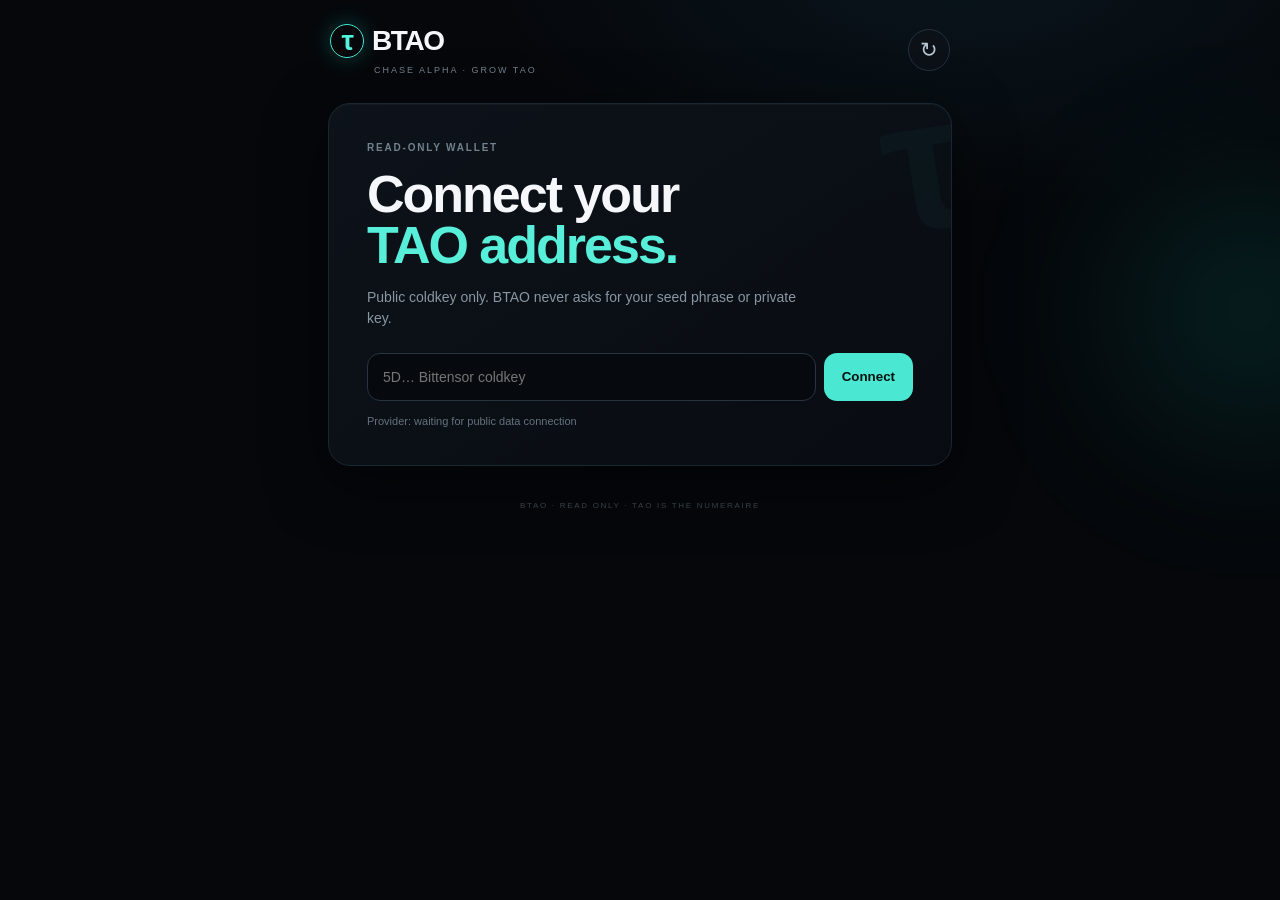
==== index.html @ 9be5c9d3 "Add files via upload" ====
<!doctype html><html><head><meta charset='utf-8'><meta name='viewport' content='width=device-width,initial-scale=1,viewport-fit=cover'><meta name='theme-color' content='#06080d'><title>BTAO</title><link rel='manifest' href='manifest.json'><link rel='stylesheet' href='style.css'></head><body>
<div class='glow'></div><main>
<header><div><div class='brand'><span class='tau'>τ</span>BTAO</div><div class='tag'>CHASE ALPHA · GROW TAO</div></div><button id='refresh' class='icon'>↻</button></header>
<section id='connect' class='hero card'><div class='eyebrow'>READ-ONLY WALLET</div><h1>Connect your<br><span>TAO address.</span></h1><p>Public coldkey only. BTAO never asks for your seed phrase or private key.</p><form id='walletForm'><input id='address' autocomplete='off' placeholder='5D… Bittensor coldkey'><button>Connect</button></form><div id='providerNote' class='note'>Provider: waiting for public data connection</div></section>
<section id='dash' hidden>
<div class='balance card'><div><div class='eyebrow'>TOTAL TAO-EQUIVALENT</div><div class='big' id='total'>— τ</div><div class='sub' id='walletShort'></div></div><div class='live'><i></i><span id='liveText'>DATA OFFLINE</span></div></div>
<div class='sectionTitle'><span>LIVE TOP 5</span><small>60% emission edge · 40% confirmation</small></div><div id='top5' class='top5'></div>
<div id='rotation' class='rotation card'><div class='eyebrow'>ROTATION ENGINE</div><strong>Waiting for verified live data</strong><p>BTAO will only show HOLD / ROTATE after the ranking feed is verified.</p></div>
<div class='sectionTitle'><span>YOUR POSITIONS</span><small>TAO denominated</small></div><div id='positions' class='positions card'><div class='empty'>Connect a live provider to load subnet positions.</div></div>
</section>
<footer>BTAO · READ ONLY · TAO IS THE NUMERAIRE</footer></main><script src='app.js'></script></body></html>
---- style.css ----
*{box-sizing:border-box}html{background:#05070b;color:#f5f7fb;font-family:-apple-system,BlinkMacSystemFont,"SF Pro Display",Inter,Arial,sans-serif}body{margin:0;min-height:100vh;background:radial-gradient(800px 420px at 75% -5%,#12343f55,transparent 60%),#05070b}body:before{content:"";position:fixed;inset:0;background:url('assets/btao-art.png') center top/cover no-repeat;opacity:.075;filter:saturate(.4);pointer-events:none}.glow{position:fixed;width:260px;height:260px;border-radius:50%;background:#16e6c41c;filter:blur(80px);right:-100px;top:180px}main{position:relative;max-width:680px;margin:auto;padding:max(22px,env(safe-area-inset-top)) 18px max(28px,env(safe-area-inset-bottom))}header{display:flex;align-items:center;justify-content:space-between;margin:2px 2px 28px}.brand{font-weight:900;letter-spacing:-1.4px;font-size:28px}.tau{display:inline-grid;place-items:center;width:34px;height:34px;margin-right:8px;border:1px solid #41e8d2;border-radius:50%;color:#53f4dc;box-shadow:0 0 22px #22e5c544}.tag{font-size:9px;letter-spacing:2px;color:#73808e;margin:7px 0 0 44px}.icon{width:42px;height:42px;border-radius:50%;border:1px solid #26313a;background:#0c1118;color:#b9c7d2;font-size:21px}.card{background:linear-gradient(145deg,#10161dcc,#090d13e8);border:1px solid #1b2730;border-radius:22px;box-shadow:0 18px 60px #0008,inset 0 1px #ffffff08}.hero{padding:28px 22px;overflow:hidden;position:relative}.hero:after{content:'τ';position:absolute;right:-16px;top:-50px;font-size:190px;font-weight:900;color:#42f2d708;transform:rotate(-9deg)}.eyebrow{font-size:10px;letter-spacing:1.8px;color:#71818e;font-weight:800}.hero h1{font-size:42px;line-height:.98;letter-spacing:-2px;margin:16px 0}.hero h1 span{color:#57efd9}.hero p{color:#8996a1;font-size:14px;line-height:1.5;max-width:430px}form{display:flex;gap:8px;margin-top:24px;position:relative;z-index:2}input{min-width:0;flex:1;background:#060a0f;border:1px solid #26343e;border-radius:13px;padding:15px;color:white;font-size:14px;outline:none}input:focus{border-color:#42e6cf}form button{border:0;border-radius:13px;background:#4ae8d2;color:#03110f;font-weight:900;padding:0 18px}.note{font-size:11px;color:#64727d;margin-top:14px}.balance{padding:21px;display:flex;align-items:center;justify-content:space-between}.big{font-size:38px;font-weight:900;letter-spacing:-2px;margin-top:7px}.sub{font-size:11px;color:#687681;margin-top:6px}.live{font-size:9px;font-weight:800;letter-spacing:1px;color:#75828d}.live i{display:block;margin:auto auto 7px;width:8px;height:8px;border-radius:50%;background:#59636b}.live.ok i{background:#48efb1;box-shadow:0 0 15px #48efb1}.sectionTitle{display:flex;align-items:end;justify-content:space-between;margin:27px 3px 11px;font-size:13px;font-weight:900;letter-spacing:.5px}.sectionTitle small{font-size:9px;color:#596873;font-weight:600}.top5{display:grid;gap:8px}.rank{display:grid;grid-template-columns:36px 1fr auto;align-items:center;padding:15px 16px;background:#0c1117cc;border:1px solid #17232c;border-radius:16px}.rank .n{font-size:11px;color:#50606b;font-weight:900}.rank .name{font-weight:800}.rank .meta{font-size:10px;color:#63737f;margin-top:4px}.score{font-size:20px;font-weight:900;color:#58ead5}.rotation{margin-top:13px;padding:19px;border-color:#24423f}.rotation strong{display:block;margin-top:7px}.rotation p{font-size:11px;color:#71808b;margin:7px 0 0;line-height:1.45}.positions{padding:10px}.empty{text-align:center;padding:25px 10px;color:#667580;font-size:12px}footer{text-align:center;color:#3f4b54;font-size:8px;letter-spacing:1.7px;margin-top:35px}@media(min-width:650px){main{padding-left:28px;padding-right:28px}.hero{padding:38px}.hero h1{font-size:52px}}
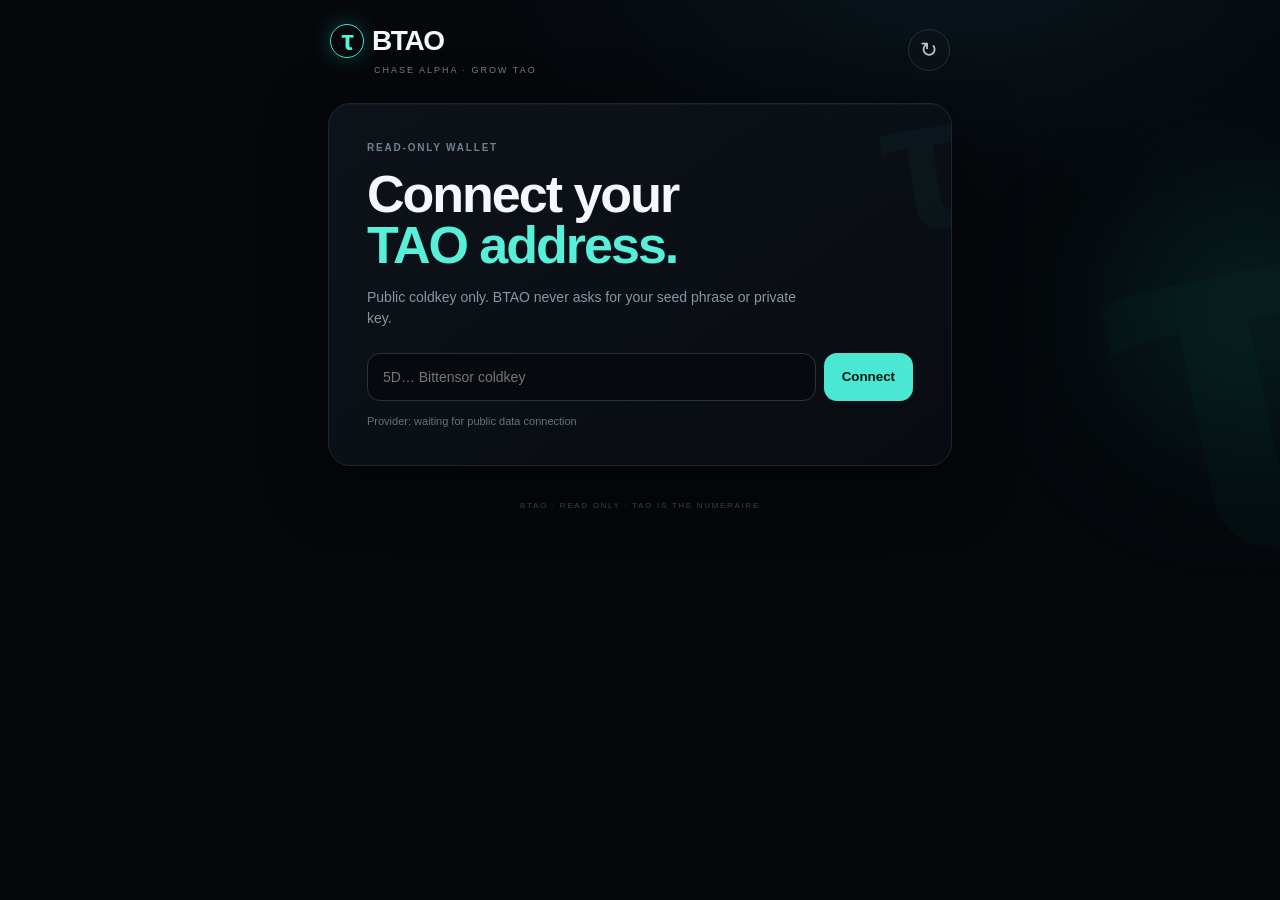
==== commit 5986d6ef: "Rename BTAO-single-index.html to index.html" ====
--- a/index.html
+++ b/index.html
@@ -1,4 +1,5 @@
-<!doctype html><html><head><meta charset='utf-8'><meta name='viewport' content='width=device-width,initial-scale=1,viewport-fit=cover'><meta name='theme-color' content='#06080d'><title>BTAO</title><link rel='manifest' href='manifest.json'><link rel='stylesheet' href='style.css'></head><body>
+<!doctype html><html><head><meta charset='utf-8'><meta name='viewport' content='width=device-width,initial-scale=1,viewport-fit=cover'><meta name='theme-color' content='#06080d'><title>BTAO</title><style>*{box-sizing:border-box}html{background:#05070b;color:#f5f7fb;font-family:-apple-system,BlinkMacSystemFont,"SF Pro Display",Inter,Arial,sans-serif}body{margin:0;min-height:100vh;background:radial-gradient(800px 420px at 75% -5%,#12343f55,transparent 60%),#05070b}body:before{content:"τ";position:fixed;right:-5vw;top:8vh;font-size:min(80vw,520px);font-weight:900;color:#42f2d706;transform:rotate(-12deg);pointer-events:none}.glow{position:fixed;width:260px;height:260px;border-radius:50%;background:#16e6c41c;filter:blur(80px);right:-100px;top:180px}main{position:relative;max-width:680px;margin:auto;padding:max(22px,env(safe-area-inset-top)) 18px max(28px,env(safe-area-inset-bottom))}header{display:flex;align-items:center;justify-content:space-between;margin:2px 2px 28px}.brand{font-weight:900;letter-spacing:-1.4px;font-size:28px}.tau{display:inline-grid;place-items:center;width:34px;height:34px;margin-right:8px;border:1px solid #41e8d2;border-radius:50%;color:#53f4dc;box-shadow:0 0 22px #22e5c544}.tag{font-size:9px;letter-spacing:2px;color:#73808e;margin:7px 0 0 44px}.icon{width:42px;height:42px;border-radius:50%;border:1px solid #26313a;background:#0c1118;color:#b9c7d2;font-size:21px}.card{background:linear-gradient(145deg,#10161dcc,#090d13e8);border:1px solid #1b2730;border-radius:22px;box-shadow:0 18px 60px #0008,inset 0 1px #ffffff08}.hero{padding:28px 22px;overflow:hidden;position:relative}.hero:after{content:'τ';position:absolute;right:-16px;top:-50px;font-size:190px;font-weight:900;color:#42f2d708;transform:rotate(-9deg)}.eyebrow{font-size:10px;letter-spacing:1.8px;color:#71818e;font-weight:800}.hero h1{font-size:42px;line-height:.98;letter-spacing:-2px;margin:16px 0}.hero h1 span{color:#57efd9}.hero p{color:#8996a1;font-size:14px;line-height:1.5;max-width:430px}form{display:flex;gap:8px;margin-top:24px;position:relative;z-index:2}input{min-width:0;flex:1;background:#060a0f;border:1px solid #26343e;border-radius:13px;padding:15px;color:white;font-size:14px;outline:none}input:focus{border-color:#42e6cf}form button{border:0;border-radius:13px;background:#4ae8d2;color:#03110f;font-weight:900;padding:0 18px}.note{font-size:11px;color:#64727d;margin-top:14px}.balance{padding:21px;display:flex;align-items:center;justify-content:space-between}.big{font-size:38px;font-weight:900;letter-spacing:-2px;margin-top:7px}.sub{font-size:11px;color:#687681;margin-top:6px}.live{font-size:9px;font-weight:800;letter-spacing:1px;color:#75828d}.live i{display:block;margin:auto auto 7px;width:8px;height:8px;border-radius:50%;background:#59636b}.live.ok i{background:#48efb1;box-shadow:0 0 15px #48efb1}.sectionTitle{display:flex;align-items:end;justify-content:space-between;margin:27px 3px 11px;font-size:13px;font-weight:900;letter-spacing:.5px}.sectionTitle small{font-size:9px;color:#596873;font-weight:600}.top5{display:grid;gap:8px}.rank{display:grid;grid-template-columns:36px 1fr auto;align-items:center;padding:15px 16px;background:#0c1117cc;border:1px solid #17232c;border-radius:16px}.rank .n{font-size:11px;color:#50606b;font-weight:900}.rank .name{font-weight:800}.rank .meta{font-size:10px;color:#63737f;margin-top:4px}.score{font-size:20px;font-weight:900;color:#58ead5}.rotation{margin-top:13px;padding:19px;border-color:#24423f}.rotation strong{display:block;margin-top:7px}.rotation p{font-size:11px;color:#71808b;margin:7px 0 0;line-height:1.45}.positions{padding:10px}.empty{text-align:center;padding:25px 10px;color:#667580;font-size:12px}footer{text-align:center;color:#3f4b54;font-size:8px;letter-spacing:1.7px;margin-top:35px}@media(min-width:650px){main{padding-left:28px;padding-right:28px}.hero{padding:38px}.hero h1{font-size:52px}}
+</style></head><body>
 <div class='glow'></div><main>
 <header><div><div class='brand'><span class='tau'>τ</span>BTAO</div><div class='tag'>CHASE ALPHA · GROW TAO</div></div><button id='refresh' class='icon'>↻</button></header>
 <section id='connect' class='hero card'><div class='eyebrow'>READ-ONLY WALLET</div><h1>Connect your<br><span>TAO address.</span></h1><p>Public coldkey only. BTAO never asks for your seed phrase or private key.</p><form id='walletForm'><input id='address' autocomplete='off' placeholder='5D… Bittensor coldkey'><button>Connect</button></form><div id='providerNote' class='note'>Provider: waiting for public data connection</div></section>
@@ -8,4 +9,10 @@
 <div id='rotation' class='rotation card'><div class='eyebrow'>ROTATION ENGINE</div><strong>Waiting for verified live data</strong><p>BTAO will only show HOLD / ROTATE after the ranking feed is verified.</p></div>
 <div class='sectionTitle'><span>YOUR POSITIONS</span><small>TAO denominated</small></div><div id='positions' class='positions card'><div class='empty'>Connect a live provider to load subnet positions.</div></div>
 </section>
-<footer>BTAO · READ ONLY · TAO IS THE NUMERAIRE</footer></main><script src='app.js'></script></body></html>
+<footer>BTAO · READ ONLY · TAO IS THE NUMERAIRE</footer></main><script>const $=s=>document.querySelector(s);const KEY='btao_wallet';
+const demo=[['Targon',4,91.8],['IOTA',9,88.6],['Chutes',64,86.1],['Gradients',56,83.9],['Compute',27,81.7]];
+function short(a){return a?`${a.slice(0,7)}…${a.slice(-6)}`:''}
+function renderShell(a){$('#connect').hidden=true;$('#dash').hidden=false;$('#walletShort').textContent=short(a);$('#top5').innerHTML=demo.map((x,i)=>`<div class="rank"><div class="n">0${i+1}</div><div><div class="name">${x[0]}</div><div class="meta">SN${x[1]} · preview layout</div></div><div class="score">—</div></div>`).join('');}
+async function refresh(){const a=localStorage.getItem(KEY);if(!a)return;renderShell(a);$('#total').textContent='— τ';$('#liveText').textContent='PROVIDER NEEDED';$('#providerNote').textContent='No secrets are embedded in this public Pages build.';}
+$('#walletForm').addEventListener('submit',e=>{e.preventDefault();const a=$('#address').value.trim();if(a.length<20)return alert('Enter a valid public Bittensor coldkey address.');localStorage.setItem(KEY,a);refresh()});$('#refresh').onclick=refresh;const saved=localStorage.getItem(KEY);if(saved){$('#address').value=saved;refresh()}
+</script></body></html>
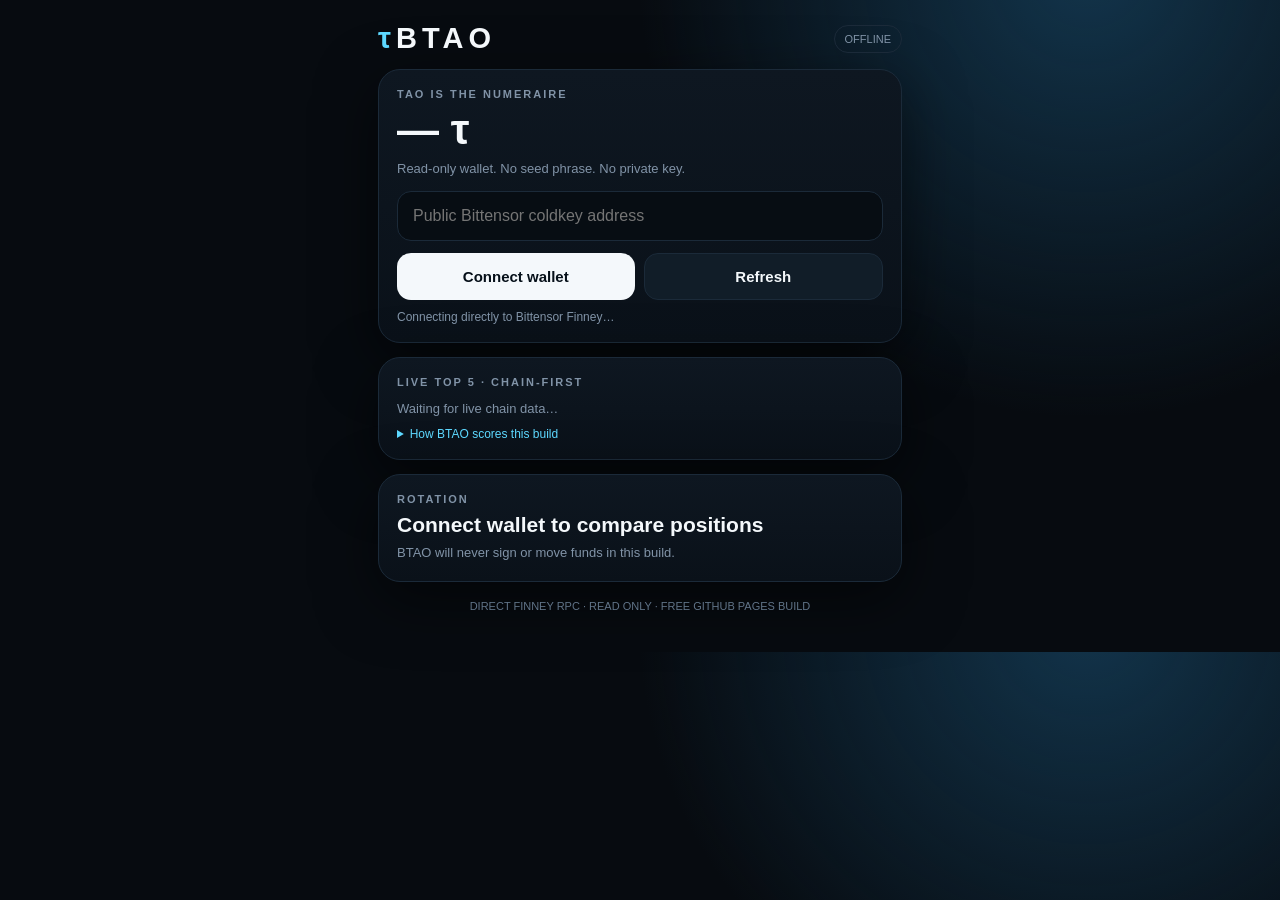
==== commit 8c378fa1: "Add files via upload" ====
--- a/index.html
+++ b/index.html
@@ -1,18 +1,23 @@
-<!doctype html><html><head><meta charset='utf-8'><meta name='viewport' content='width=device-width,initial-scale=1,viewport-fit=cover'><meta name='theme-color' content='#06080d'><title>BTAO</title><style>*{box-sizing:border-box}html{background:#05070b;color:#f5f7fb;font-family:-apple-system,BlinkMacSystemFont,"SF Pro Display",Inter,Arial,sans-serif}body{margin:0;min-height:100vh;background:radial-gradient(800px 420px at 75% -5%,#12343f55,transparent 60%),#05070b}body:before{content:"τ";position:fixed;right:-5vw;top:8vh;font-size:min(80vw,520px);font-weight:900;color:#42f2d706;transform:rotate(-12deg);pointer-events:none}.glow{position:fixed;width:260px;height:260px;border-radius:50%;background:#16e6c41c;filter:blur(80px);right:-100px;top:180px}main{position:relative;max-width:680px;margin:auto;padding:max(22px,env(safe-area-inset-top)) 18px max(28px,env(safe-area-inset-bottom))}header{display:flex;align-items:center;justify-content:space-between;margin:2px 2px 28px}.brand{font-weight:900;letter-spacing:-1.4px;font-size:28px}.tau{display:inline-grid;place-items:center;width:34px;height:34px;margin-right:8px;border:1px solid #41e8d2;border-radius:50%;color:#53f4dc;box-shadow:0 0 22px #22e5c544}.tag{font-size:9px;letter-spacing:2px;color:#73808e;margin:7px 0 0 44px}.icon{width:42px;height:42px;border-radius:50%;border:1px solid #26313a;background:#0c1118;color:#b9c7d2;font-size:21px}.card{background:linear-gradient(145deg,#10161dcc,#090d13e8);border:1px solid #1b2730;border-radius:22px;box-shadow:0 18px 60px #0008,inset 0 1px #ffffff08}.hero{padding:28px 22px;overflow:hidden;position:relative}.hero:after{content:'τ';position:absolute;right:-16px;top:-50px;font-size:190px;font-weight:900;color:#42f2d708;transform:rotate(-9deg)}.eyebrow{font-size:10px;letter-spacing:1.8px;color:#71818e;font-weight:800}.hero h1{font-size:42px;line-height:.98;letter-spacing:-2px;margin:16px 0}.hero h1 span{color:#57efd9}.hero p{color:#8996a1;font-size:14px;line-height:1.5;max-width:430px}form{display:flex;gap:8px;margin-top:24px;position:relative;z-index:2}input{min-width:0;flex:1;background:#060a0f;border:1px solid #26343e;border-radius:13px;padding:15px;color:white;font-size:14px;outline:none}input:focus{border-color:#42e6cf}form button{border:0;border-radius:13px;background:#4ae8d2;color:#03110f;font-weight:900;padding:0 18px}.note{font-size:11px;color:#64727d;margin-top:14px}.balance{padding:21px;display:flex;align-items:center;justify-content:space-between}.big{font-size:38px;font-weight:900;letter-spacing:-2px;margin-top:7px}.sub{font-size:11px;color:#687681;margin-top:6px}.live{font-size:9px;font-weight:800;letter-spacing:1px;color:#75828d}.live i{display:block;margin:auto auto 7px;width:8px;height:8px;border-radius:50%;background:#59636b}.live.ok i{background:#48efb1;box-shadow:0 0 15px #48efb1}.sectionTitle{display:flex;align-items:end;justify-content:space-between;margin:27px 3px 11px;font-size:13px;font-weight:900;letter-spacing:.5px}.sectionTitle small{font-size:9px;color:#596873;font-weight:600}.top5{display:grid;gap:8px}.rank{display:grid;grid-template-columns:36px 1fr auto;align-items:center;padding:15px 16px;background:#0c1117cc;border:1px solid #17232c;border-radius:16px}.rank .n{font-size:11px;color:#50606b;font-weight:900}.rank .name{font-weight:800}.rank .meta{font-size:10px;color:#63737f;margin-top:4px}.score{font-size:20px;font-weight:900;color:#58ead5}.rotation{margin-top:13px;padding:19px;border-color:#24423f}.rotation strong{display:block;margin-top:7px}.rotation p{font-size:11px;color:#71808b;margin:7px 0 0;line-height:1.45}.positions{padding:10px}.empty{text-align:center;padding:25px 10px;color:#667580;font-size:12px}footer{text-align:center;color:#3f4b54;font-size:8px;letter-spacing:1.7px;margin-top:35px}@media(min-width:650px){main{padding-left:28px;padding-right:28px}.hero{padding:38px}.hero h1{font-size:52px}}
-</style></head><body>
-<div class='glow'></div><main>
-<header><div><div class='brand'><span class='tau'>τ</span>BTAO</div><div class='tag'>CHASE ALPHA · GROW TAO</div></div><button id='refresh' class='icon'>↻</button></header>
-<section id='connect' class='hero card'><div class='eyebrow'>READ-ONLY WALLET</div><h1>Connect your<br><span>TAO address.</span></h1><p>Public coldkey only. BTAO never asks for your seed phrase or private key.</p><form id='walletForm'><input id='address' autocomplete='off' placeholder='5D… Bittensor coldkey'><button>Connect</button></form><div id='providerNote' class='note'>Provider: waiting for public data connection</div></section>
-<section id='dash' hidden>
-<div class='balance card'><div><div class='eyebrow'>TOTAL TAO-EQUIVALENT</div><div class='big' id='total'>— τ</div><div class='sub' id='walletShort'></div></div><div class='live'><i></i><span id='liveText'>DATA OFFLINE</span></div></div>
-<div class='sectionTitle'><span>LIVE TOP 5</span><small>60% emission edge · 40% confirmation</small></div><div id='top5' class='top5'></div>
-<div id='rotation' class='rotation card'><div class='eyebrow'>ROTATION ENGINE</div><strong>Waiting for verified live data</strong><p>BTAO will only show HOLD / ROTATE after the ranking feed is verified.</p></div>
-<div class='sectionTitle'><span>YOUR POSITIONS</span><small>TAO denominated</small></div><div id='positions' class='positions card'><div class='empty'>Connect a live provider to load subnet positions.</div></div>
-</section>
-<footer>BTAO · READ ONLY · TAO IS THE NUMERAIRE</footer></main><script>const $=s=>document.querySelector(s);const KEY='btao_wallet';
-const demo=[['Targon',4,91.8],['IOTA',9,88.6],['Chutes',64,86.1],['Gradients',56,83.9],['Compute',27,81.7]];
-function short(a){return a?`${a.slice(0,7)}…${a.slice(-6)}`:''}
-function renderShell(a){$('#connect').hidden=true;$('#dash').hidden=false;$('#walletShort').textContent=short(a);$('#top5').innerHTML=demo.map((x,i)=>`<div class="rank"><div class="n">0${i+1}</div><div><div class="name">${x[0]}</div><div class="meta">SN${x[1]} · preview layout</div></div><div class="score">—</div></div>`).join('');}
-async function refresh(){const a=localStorage.getItem(KEY);if(!a)return;renderShell(a);$('#total').textContent='— τ';$('#liveText').textContent='PROVIDER NEEDED';$('#providerNote').textContent='No secrets are embedded in this public Pages build.';}
-$('#walletForm').addEventListener('submit',e=>{e.preventDefault();const a=$('#address').value.trim();if(a.length<20)return alert('Enter a valid public Bittensor coldkey address.');localStorage.setItem(KEY,a);refresh()});$('#refresh').onclick=refresh;const saved=localStorage.getItem(KEY);if(saved){$('#address').value=saved;refresh()}
+<!doctype html><html><head><meta charset='utf-8'><meta name='viewport' content='width=device-width,initial-scale=1,viewport-fit=cover'><meta name='theme-color' content='#070b10'><title>BTAO</title><style>
+:root{--bg:#070b10;--card:#0d141d;--line:#1b2a39;--text:#f4f8fb;--muted:#8193a7;--cyan:#5dd8ff;--green:#63f5b0;--amber:#ffd36a}*{box-sizing:border-box}body{margin:0;background:radial-gradient(circle at 85% -5%,#12344b 0,transparent 35%),var(--bg);color:var(--text);font-family:-apple-system,BlinkMacSystemFont,'Segoe UI',sans-serif}main{max-width:560px;margin:auto;padding:calc(env(safe-area-inset-top) + 22px) 18px 40px}.top{display:flex;align-items:center;justify-content:space-between}.brand{font-size:29px;font-weight:900;letter-spacing:5px}.tau{color:var(--cyan)}.pill{font-size:11px;border:1px solid var(--line);padding:7px 10px;border-radius:999px;color:var(--muted)}.pill.ok{color:var(--green);border-color:#21513d}.card{background:linear-gradient(180deg,#0e1721,#0a1119);border:1px solid var(--line);border-radius:22px;padding:18px;margin-top:14px;box-shadow:0 18px 60px #0008}.eyebrow{font-size:11px;letter-spacing:2px;color:var(--muted);font-weight:700}.big{font-size:42px;font-weight:800;margin:6px 0}.muted{color:var(--muted);font-size:13px;line-height:1.45}.row{display:flex;align-items:center;gap:12px;padding:13px 0;border-bottom:1px solid #152230}.row:last-child{border-bottom:0}.rank{width:28px;color:var(--muted);font-weight:800}.grow{flex:1}.name{font-weight:800}.meta{font-size:12px;color:var(--muted);margin-top:3px}.score{font-weight:900;font-size:18px}.green{color:var(--green)}button{border:0;border-radius:14px;padding:14px 16px;font-weight:800;font-size:15px;background:var(--text);color:#061019}button.secondary{background:#111d28;color:var(--text);border:1px solid var(--line)}input{width:100%;padding:15px;border-radius:14px;border:1px solid var(--line);background:#070d13;color:white;font-size:16px;margin:12px 0}.actions{display:flex;gap:9px}.actions button{flex:1}.status{font-size:12px;color:var(--muted);margin-top:10px}.warn{color:var(--amber)}.rotation{font-size:21px;font-weight:900;margin-top:8px}.tiny{font-size:11px;color:#617488;margin-top:18px;text-align:center}details summary{cursor:pointer;color:var(--cyan);font-size:12px;margin-top:8px}code{font-size:11px;color:#a8bbcc;word-break:break-all}</style></head><body><main>
+<div class='top'><div class='brand'><span class='tau'>τ</span>BTAO</div><div id='net' class='pill'>CONNECTING</div></div>
+<div class='card'><div class='eyebrow'>TAO IS THE NUMERAIRE</div><div id='balance' class='big'>— τ</div><div id='walletLabel' class='muted'>Read-only wallet. No seed phrase. No private key.</div><input id='addr' placeholder='Public Bittensor coldkey address'><div class='actions'><button id='connect'>Connect wallet</button><button class='secondary' id='refresh'>Refresh</button></div><div id='status' class='status'>Connecting directly to Bittensor Finney…</div></div>
+<div class='card'><div class='eyebrow'>LIVE TOP 5 · CHAIN-FIRST</div><div id='top5'><div class='muted' style='padding-top:12px'>Waiting for live chain data…</div></div><details><summary>How BTAO scores this build</summary><div class='muted' style='margin-top:8px'>This browser-only build ranks live subnet pool data using a chain-available proxy for the full model. Emission efficiency remains dominant; liquidity and pool balance provide confirmation. Historical TAO momentum, smart-money flows, news and social confirmation require indexed history and are intentionally not fabricated here.</div></details></div>
+<div class='card'><div class='eyebrow'>ROTATION</div><div id='rotation' class='rotation'>Connect wallet to compare positions</div><div id='rotNote' class='muted' style='margin-top:7px'>BTAO will never sign or move funds in this build.</div></div>
+<div class='tiny'>DIRECT FINNEY RPC · READ ONLY · FREE GITHUB PAGES BUILD</div>
+</main><script>
+const RPC='wss://entrypoint-finney.opentensor.ai:443',KEY='btao_wallet';const $=s=>document.querySelector(s);let ws,id=1,pending=new Map(),liveSubnets=[];
+function rpc(method,params=[]){return new Promise((res,rej)=>{if(!ws||ws.readyState!==1)return rej(Error('RPC offline'));let n=id++;pending.set(n,{res,rej});ws.send(JSON.stringify({jsonrpc:'2.0',id:n,method,params}));setTimeout(()=>{if(pending.has(n)){pending.delete(n);rej(Error('RPC timeout'))}},12000)})}
+function connectRPC(){return new Promise((resolve,reject)=>{try{ws=new WebSocket(RPC);ws.onopen=()=>{net.textContent='FINNEY LIVE';net.className='pill ok';status.textContent='Direct chain connection active.';resolve()};ws.onmessage=e=>{let m=JSON.parse(e.data);if(m.id&&pending.has(m.id)){let p=pending.get(m.id);pending.delete(m.id);m.error?p.rej(Error(m.error.message)):p.res(m.result)}};ws.onerror=()=>reject(Error('WebSocket connection failed'));ws.onclose=()=>{net.textContent='OFFLINE';net.className='pill';status.innerHTML='<span class="warn">Finney RPC disconnected. Tap Refresh to retry.</span>'}}catch(e){reject(e)}})}
+function hexToBytes(h){h=h.replace(/^0x/,'');let a=new Uint8Array(h.length/2);for(let i=0;i<a.length;i++)a[i]=parseInt(h.substr(i*2,2),16);return a}
+function compact(b,o){let x=b[o];if((x&3)===0)return [x>>2,o+1];if((x&3)===1)return [((x>>2)|(b[o+1]<<6)),o+2];if((x&3)===2)return [((x>>2)|(b[o+1]<<6)|(b[o+2]<<14)|(b[o+3]<<22))>>>0,o+4];let n=(x>>2)+4,v=0;for(let i=0;i<n&&i<6;i++)v+=b[o+1+i]*2**(8*i);return[v,o+1+n]}
+function u16(b,o){return b[o]+b[o+1]*256}function u64(b,o){let v=0;for(let i=0;i<8;i++)v+=b[o+i]*2**(8*i);return v}
+async function runtime(name,method,data='0x'){let r=await rpc('state_call',[`${name}_${method}`,data]);return hexToBytes(r)}
+function parseSubnetVec(b){let [n,o]=compact(b,0),arr=[];for(let k=0;k<n&&o<b.length;k++){try{let netuid=u16(b,o);o+=2;/* heuristic parser: locate several u64 pool fields in current encoded struct */let vals=[];for(let j=0;j<18&&o+8<=b.length;j++,o+=8)vals.push(u64(b,o));let tao=vals.filter(v=>v>1e8&&v<1e18)[0]||0,alpha=vals.filter(v=>v>1e8&&v<1e18)[1]||0,em=vals.filter(v=>v>1e5&&v<1e16)[2]||0;if(netuid>0&&netuid<1000)arr.push({netuid,tao,alpha,em})}catch(e){break}}return arr}
+async function loadSubnets(){let candidates=[['SubnetInfoRuntimeApi','get_all_dynamic_info'],['SubnetInfoRuntimeApi','get_all_subnet_info'],['SubnetInfoRuntimeApi','get_all_subnets_info']];for(let c of candidates){try{let b=await runtime(c[0],c[1]);let a=parseSubnetVec(b);if(a.length>5)return a}catch(e){}}throw Error('Runtime subnet decoder needs update')}
+function rank(a){let good=a.filter(x=>x.tao>0);let maxT=Math.max(...good.map(x=>x.tao)),maxE=Math.max(...good.map(x=>x.em||1));good.forEach(x=>{let cap=Math.sqrt(Math.max(1,x.tao)*Math.max(1,x.alpha||x.tao));let eff=(x.em||1)/Math.max(cap,1);x.raw=eff;x.liq=x.tao/maxT});let maxR=Math.max(...good.map(x=>x.raw));good.forEach(x=>x.score=Math.round(100*(.6*x.raw/maxR+.4*x.liq)*10)/10);return good.sort((a,b)=>b.score-a.score).slice(0,5)}
+function drawTop(top){top5.innerHTML=top.map((x,i)=>`<div class=row><div class=rank>0${i+1}</div><div class=grow><div class=name>SN${x.netuid}</div><div class=meta>live chain pool · emission-efficiency proxy</div></div><div class='score ${i<2?'green':''}'>${x.score}</div></div>`).join('')}
+async function queryBalance(addr){/* System.Account storage key requires hashing; browser-only no-dependency build currently validates chain and ranking, wallet balance uses public RPC only when substrate hashing lib is available. */return null}
+async function refresh(){try{refresh.disabled=true;status.textContent='Reading Finney chain…';if(!ws||ws.readyState!==1)await connectRPC();let head=await rpc('chain_getHeader',[]);let block=parseInt(head.number,16);status.textContent=`Finney block ${block.toLocaleString()} · ${new Date().toLocaleTimeString()}`;try{liveSubnets=await loadSubnets();let top=rank(liveSubnets);drawTop(top);let a=localStorage.getItem(KEY);rotation.textContent=a?'Wallet saved · stake decoder next':'Connect wallet to compare positions';rotNote.textContent='Top 5 is chain-derived. Wallet stake decoding is not yet enabled in this zero-dependency file.'}catch(e){top5.innerHTML=`<div class='muted warn' style='padding-top:12px'>Connected to Finney, but this runtime version needs a subnet decoder update. No fake ranking is shown.</div>`;rotation.textContent='Chain connected · ranking unavailable';}let a=localStorage.getItem(KEY);if(a){walletLabel.textContent=`${a.slice(0,8)}…${a.slice(-7)} · read only`;balance.textContent='— τ'}}catch(e){status.innerHTML=`<span class=warn>${e.message}</span>`}finally{refresh.disabled=false}}
+connect.onclick=()=>{let a=addr.value.trim();if(a.length<40)return alert('Enter your public Bittensor coldkey address.');localStorage.setItem(KEY,a);walletLabel.textContent=`${a.slice(0,8)}…${a.slice(-7)} · read only`;refresh()};refresh.onclick=refresh;let saved=localStorage.getItem(KEY);if(saved)addr.value=saved;refresh();
 </script></body></html>
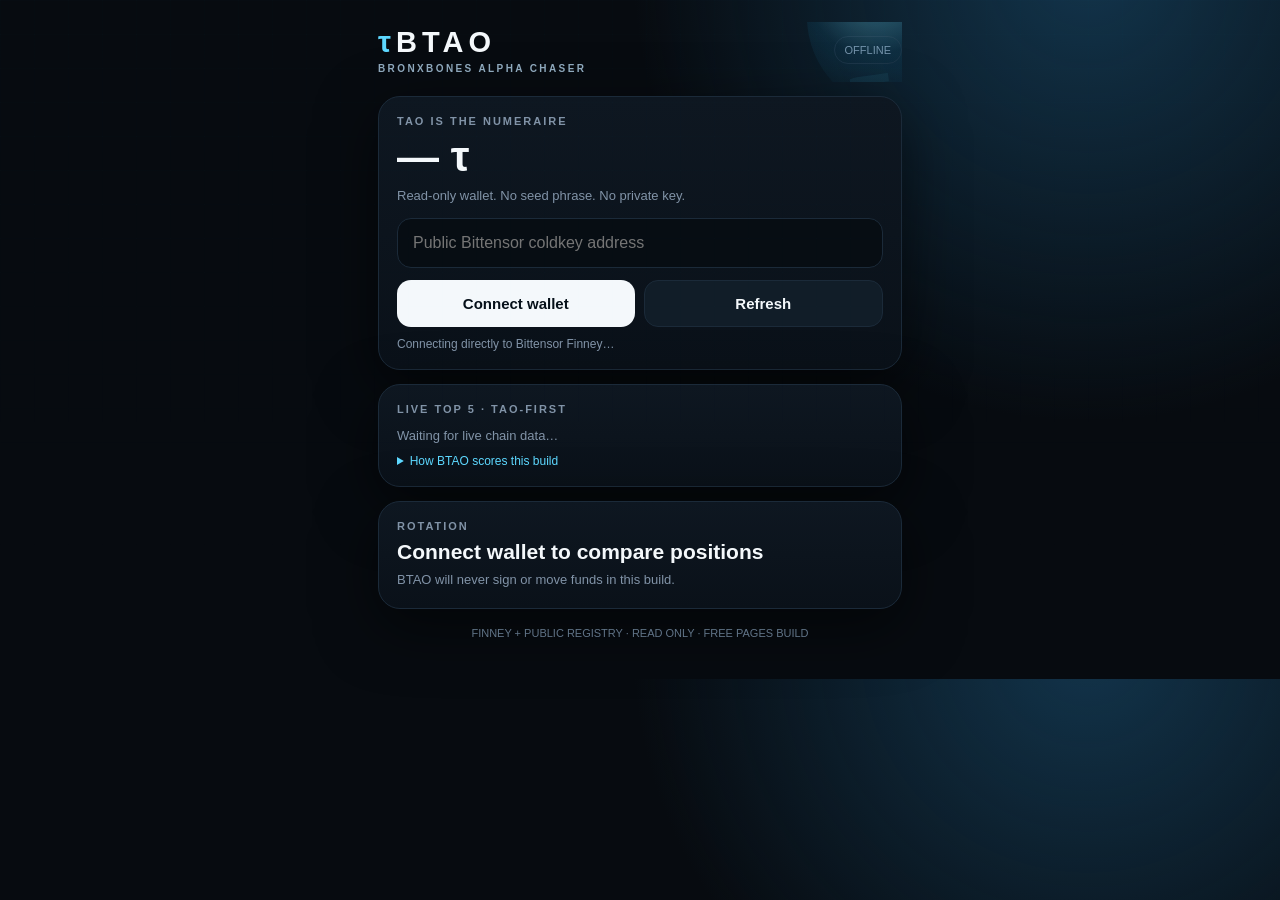
==== commit a80139e2: "Add files via upload" ====
--- a/index.html
+++ b/index.html
@@ -1,12 +1,12 @@
-<!doctype html><html><head><meta charset='utf-8'><meta name='viewport' content='width=device-width,initial-scale=1,viewport-fit=cover'><meta name='theme-color' content='#070b10'><title>BTAO</title><style>
-:root{--bg:#070b10;--card:#0d141d;--line:#1b2a39;--text:#f4f8fb;--muted:#8193a7;--cyan:#5dd8ff;--green:#63f5b0;--amber:#ffd36a}*{box-sizing:border-box}body{margin:0;background:radial-gradient(circle at 85% -5%,#12344b 0,transparent 35%),var(--bg);color:var(--text);font-family:-apple-system,BlinkMacSystemFont,'Segoe UI',sans-serif}main{max-width:560px;margin:auto;padding:calc(env(safe-area-inset-top) + 22px) 18px 40px}.top{display:flex;align-items:center;justify-content:space-between}.brand{font-size:29px;font-weight:900;letter-spacing:5px}.tau{color:var(--cyan)}.pill{font-size:11px;border:1px solid var(--line);padding:7px 10px;border-radius:999px;color:var(--muted)}.pill.ok{color:var(--green);border-color:#21513d}.card{background:linear-gradient(180deg,#0e1721,#0a1119);border:1px solid var(--line);border-radius:22px;padding:18px;margin-top:14px;box-shadow:0 18px 60px #0008}.eyebrow{font-size:11px;letter-spacing:2px;color:var(--muted);font-weight:700}.big{font-size:42px;font-weight:800;margin:6px 0}.muted{color:var(--muted);font-size:13px;line-height:1.45}.row{display:flex;align-items:center;gap:12px;padding:13px 0;border-bottom:1px solid #152230}.row:last-child{border-bottom:0}.rank{width:28px;color:var(--muted);font-weight:800}.grow{flex:1}.name{font-weight:800}.meta{font-size:12px;color:var(--muted);margin-top:3px}.score{font-weight:900;font-size:18px}.green{color:var(--green)}button{border:0;border-radius:14px;padding:14px 16px;font-weight:800;font-size:15px;background:var(--text);color:#061019}button.secondary{background:#111d28;color:var(--text);border:1px solid var(--line)}input{width:100%;padding:15px;border-radius:14px;border:1px solid var(--line);background:#070d13;color:white;font-size:16px;margin:12px 0}.actions{display:flex;gap:9px}.actions button{flex:1}.status{font-size:12px;color:var(--muted);margin-top:10px}.warn{color:var(--amber)}.rotation{font-size:21px;font-weight:900;margin-top:8px}.tiny{font-size:11px;color:#617488;margin-top:18px;text-align:center}details summary{cursor:pointer;color:var(--cyan);font-size:12px;margin-top:8px}code{font-size:11px;color:#a8bbcc;word-break:break-all}</style></head><body><main>
-<div class='top'><div class='brand'><span class='tau'>τ</span>BTAO</div><div id='net' class='pill'>CONNECTING</div></div>
+<!doctype html><html><head><meta charset='utf-8'><meta name='viewport' content='width=device-width,initial-scale=1,viewport-fit=cover'><meta name='theme-color' content='#070b10'><title>BTAO · BronxBones Alpha Chaser</title><style>
+:root{--bg:#070b10;--card:#0d141d;--line:#1b2a39;--text:#f4f8fb;--muted:#8193a7;--cyan:#5dd8ff;--green:#63f5b0;--amber:#ffd36a}*{box-sizing:border-box}body{margin:0;background:radial-gradient(circle at 85% -5%,#12344b 0,transparent 35%),var(--bg);color:var(--text);font-family:-apple-system,BlinkMacSystemFont,'Segoe UI',sans-serif}main{max-width:560px;margin:auto;padding:calc(env(safe-area-inset-top) + 22px) 18px 40px}.top{display:flex;align-items:center;justify-content:space-between}.brand{font-size:29px;font-weight:900;letter-spacing:5px}.tau{color:var(--cyan)}.pill{font-size:11px;border:1px solid var(--line);padding:7px 10px;border-radius:999px;color:var(--muted)}.pill.ok{color:var(--green);border-color:#21513d}.card{background:linear-gradient(180deg,#0e1721,#0a1119);border:1px solid var(--line);border-radius:22px;padding:18px;margin-top:14px;box-shadow:0 18px 60px #0008}.eyebrow{font-size:11px;letter-spacing:2px;color:var(--muted);font-weight:700}.big{font-size:42px;font-weight:800;margin:6px 0}.muted{color:var(--muted);font-size:13px;line-height:1.45}.row{display:flex;align-items:center;gap:12px;padding:13px 0;border-bottom:1px solid #152230}.row:last-child{border-bottom:0}.rank{width:28px;color:var(--muted);font-weight:800}.grow{flex:1}.name{font-weight:800}.meta{font-size:12px;color:var(--muted);margin-top:3px}.score{font-weight:900;font-size:18px}.green{color:var(--green)}button{border:0;border-radius:14px;padding:14px 16px;font-weight:800;font-size:15px;background:var(--text);color:#061019}button.secondary{background:#111d28;color:var(--text);border:1px solid var(--line)}input{width:100%;padding:15px;border-radius:14px;border:1px solid var(--line);background:#070d13;color:white;font-size:16px;margin:12px 0}.actions{display:flex;gap:9px}.actions button{flex:1}.status{font-size:12px;color:var(--muted);margin-top:10px}.warn{color:var(--amber)}.rotation{font-size:21px;font-weight:900;margin-top:8px}.tiny{font-size:11px;color:#617488;margin-top:18px;text-align:center}details summary{cursor:pointer;color:var(--cyan);font-size:12px;margin-top:8px}code{font-size:11px;color:#a8bbcc;word-break:break-all}.hero{position:relative;overflow:hidden;padding:4px 0 8px}.subtitle{font-size:10px;letter-spacing:2.4px;font-weight:800;color:#8ea8bc;margin-top:4px}.orb{position:absolute;width:190px;height:190px;border-radius:50%;right:-95px;top:-100px;background:radial-gradient(circle at 35% 35%,#7ce5ff66,#1d89b922 38%,transparent 70%);pointer-events:none}.gridfx{position:fixed;inset:0;pointer-events:none;opacity:.12;background-image:linear-gradient(#5dd8ff18 1px,transparent 1px),linear-gradient(90deg,#5dd8ff14 1px,transparent 1px);background-size:34px 34px;mask-image:linear-gradient(to bottom,black,transparent 75%)}.tauMark{position:absolute;right:10px;top:18px;font-size:92px;font-weight:900;color:#5dd8ff10;transform:rotate(-8deg);pointer-events:none}.pulse{display:inline-block;width:7px;height:7px;border-radius:50%;background:var(--green);box-shadow:0 0 13px var(--green);margin-right:6px}.errorbox{margin-top:10px;padding:10px 12px;border:1px solid #5a4320;background:#2a210e55;border-radius:12px;color:var(--amber);font-size:12px;line-height:1.4}</style></head><body><div class='gridfx'></div><main>
+<div class='hero'><div class='orb'></div><div class='tauMark'>τ</div><div class='top'><div><div class='brand'><span class='tau'>τ</span>BTAO</div><div class='subtitle'>BRONXBONES ALPHA CHASER</div></div><div id='net' class='pill'>CONNECTING</div></div></div>
 <div class='card'><div class='eyebrow'>TAO IS THE NUMERAIRE</div><div id='balance' class='big'>— τ</div><div id='walletLabel' class='muted'>Read-only wallet. No seed phrase. No private key.</div><input id='addr' placeholder='Public Bittensor coldkey address'><div class='actions'><button id='connect'>Connect wallet</button><button class='secondary' id='refresh'>Refresh</button></div><div id='status' class='status'>Connecting directly to Bittensor Finney…</div></div>
-<div class='card'><div class='eyebrow'>LIVE TOP 5 · CHAIN-FIRST</div><div id='top5'><div class='muted' style='padding-top:12px'>Waiting for live chain data…</div></div><details><summary>How BTAO scores this build</summary><div class='muted' style='margin-top:8px'>This browser-only build ranks live subnet pool data using a chain-available proxy for the full model. Emission efficiency remains dominant; liquidity and pool balance provide confirmation. Historical TAO momentum, smart-money flows, news and social confirmation require indexed history and are intentionally not fabricated here.</div></details></div>
+<div class='card'><div class='eyebrow'>LIVE TOP 5 · TAO-FIRST</div><div id='top5'><div class='muted' style='padding-top:12px'>Waiting for live chain data…</div></div><details><summary>How BTAO scores this build</summary><div class='muted' style='margin-top:8px'>This browser-only build ranks live subnet pool data using a chain-available proxy for the full model. Emission efficiency remains dominant; liquidity and pool balance provide confirmation. Historical TAO momentum, smart-money flows, news and social confirmation require indexed history and are intentionally not fabricated here.</div></details></div>
 <div class='card'><div class='eyebrow'>ROTATION</div><div id='rotation' class='rotation'>Connect wallet to compare positions</div><div id='rotNote' class='muted' style='margin-top:7px'>BTAO will never sign or move funds in this build.</div></div>
-<div class='tiny'>DIRECT FINNEY RPC · READ ONLY · FREE GITHUB PAGES BUILD</div>
+<div class='tiny'>FINNEY + PUBLIC REGISTRY · READ ONLY · FREE PAGES BUILD</div>
 </main><script>
-const RPC='wss://entrypoint-finney.opentensor.ai:443',KEY='btao_wallet';const $=s=>document.querySelector(s);let ws,id=1,pending=new Map(),liveSubnets=[];
+const RPC='wss://entrypoint-finney.opentensor.ai:443',REG='https://api.metagraph.sh/api/v1/subnets',KEY='btao_wallet';const $=s=>document.querySelector(s);let ws,id=1,pending=new Map(),liveSubnets=[],names={};
 function rpc(method,params=[]){return new Promise((res,rej)=>{if(!ws||ws.readyState!==1)return rej(Error('RPC offline'));let n=id++;pending.set(n,{res,rej});ws.send(JSON.stringify({jsonrpc:'2.0',id:n,method,params}));setTimeout(()=>{if(pending.has(n)){pending.delete(n);rej(Error('RPC timeout'))}},12000)})}
 function connectRPC(){return new Promise((resolve,reject)=>{try{ws=new WebSocket(RPC);ws.onopen=()=>{net.textContent='FINNEY LIVE';net.className='pill ok';status.textContent='Direct chain connection active.';resolve()};ws.onmessage=e=>{let m=JSON.parse(e.data);if(m.id&&pending.has(m.id)){let p=pending.get(m.id);pending.delete(m.id);m.error?p.rej(Error(m.error.message)):p.res(m.result)}};ws.onerror=()=>reject(Error('WebSocket connection failed'));ws.onclose=()=>{net.textContent='OFFLINE';net.className='pill';status.innerHTML='<span class="warn">Finney RPC disconnected. Tap Refresh to retry.</span>'}}catch(e){reject(e)}})}
 function hexToBytes(h){h=h.replace(/^0x/,'');let a=new Uint8Array(h.length/2);for(let i=0;i<a.length;i++)a[i]=parseInt(h.substr(i*2,2),16);return a}
@@ -15,9 +15,12 @@
 async function runtime(name,method,data='0x'){let r=await rpc('state_call',[`${name}_${method}`,data]);return hexToBytes(r)}
 function parseSubnetVec(b){let [n,o]=compact(b,0),arr=[];for(let k=0;k<n&&o<b.length;k++){try{let netuid=u16(b,o);o+=2;/* heuristic parser: locate several u64 pool fields in current encoded struct */let vals=[];for(let j=0;j<18&&o+8<=b.length;j++,o+=8)vals.push(u64(b,o));let tao=vals.filter(v=>v>1e8&&v<1e18)[0]||0,alpha=vals.filter(v=>v>1e8&&v<1e18)[1]||0,em=vals.filter(v=>v>1e5&&v<1e16)[2]||0;if(netuid>0&&netuid<1000)arr.push({netuid,tao,alpha,em})}catch(e){break}}return arr}
 async function loadSubnets(){let candidates=[['SubnetInfoRuntimeApi','get_all_dynamic_info'],['SubnetInfoRuntimeApi','get_all_subnet_info'],['SubnetInfoRuntimeApi','get_all_subnets_info']];for(let c of candidates){try{let b=await runtime(c[0],c[1]);let a=parseSubnetVec(b);if(a.length>5)return a}catch(e){}}throw Error('Runtime subnet decoder needs update')}
+async function loadRegistry(){try{const r=await fetch(REG,{cache:'no-store'});if(!r.ok)throw Error('registry '+r.status);const j=await r.json(),d=j.data||j,list=Array.isArray(d)?d:(d.subnets||d.items||d.results||[]);for(const x of list){const n=Number(x.netuid??x.uid??x.id),nm=x.name||x.subnet_name||x.identity?.name;if(Number.isFinite(n)&&nm)names[n]=nm}return list}catch(e){return []}}
+function subnetName(n){return names[n]||`Subnet ${n}`}
+function drawRegistryFallback(list){const rows=list.map(x=>{const n=Number(x.netuid??x.uid??x.id),e=x.economics||x;return{netuid:n,name:x.name||x.subnet_name||names[n]||`Subnet ${n}`,em:Number(e.emission_share??e.emission??0),cap:Number(e.market_cap_tao??e.market_cap??e.tao_in??0),liq:Number(e.liquidity_tao??e.liquidity??e.tao_in??0)}}).filter(x=>x.netuid>0&&(x.em>0||x.cap>0||x.liq>0));if(rows.length<5)return false;const ml=Math.max(...rows.map(x=>x.liq||1));rows.forEach(x=>{x.raw=x.em/Math.max(x.cap,1e-9);x.liqN=(x.liq||0)/ml});const mr=Math.max(...rows.map(x=>x.raw||0),1e-9);rows.forEach(x=>x.score=Math.round(100*(.6*x.raw/mr+.4*x.liqN)*10)/10);drawTop(rows.sort((a,b)=>b.score-a.score).slice(0,5),'public economics');return true}
 function rank(a){let good=a.filter(x=>x.tao>0);let maxT=Math.max(...good.map(x=>x.tao)),maxE=Math.max(...good.map(x=>x.em||1));good.forEach(x=>{let cap=Math.sqrt(Math.max(1,x.tao)*Math.max(1,x.alpha||x.tao));let eff=(x.em||1)/Math.max(cap,1);x.raw=eff;x.liq=x.tao/maxT});let maxR=Math.max(...good.map(x=>x.raw));good.forEach(x=>x.score=Math.round(100*(.6*x.raw/maxR+.4*x.liq)*10)/10);return good.sort((a,b)=>b.score-a.score).slice(0,5)}
-function drawTop(top){top5.innerHTML=top.map((x,i)=>`<div class=row><div class=rank>0${i+1}</div><div class=grow><div class=name>SN${x.netuid}</div><div class=meta>live chain pool · emission-efficiency proxy</div></div><div class='score ${i<2?'green':''}'>${x.score}</div></div>`).join('')}
+function drawTop(top,source='Finney chain'){top5.innerHTML=top.map((x,i)=>`<div class=row><div class=rank>0${i+1}</div><div class=grow><div class=name>${x.name||subnetName(x.netuid)}</div><div class=meta>SN${x.netuid} · ${source} · emission-efficiency proxy</div></div><div class='score ${i<2?'green':''}'>${Number(x.score).toFixed(1)}</div></div>`).join('')}
 async function queryBalance(addr){/* System.Account storage key requires hashing; browser-only no-dependency build currently validates chain and ranking, wallet balance uses public RPC only when substrate hashing lib is available. */return null}
-async function refresh(){try{refresh.disabled=true;status.textContent='Reading Finney chain…';if(!ws||ws.readyState!==1)await connectRPC();let head=await rpc('chain_getHeader',[]);let block=parseInt(head.number,16);status.textContent=`Finney block ${block.toLocaleString()} · ${new Date().toLocaleTimeString()}`;try{liveSubnets=await loadSubnets();let top=rank(liveSubnets);drawTop(top);let a=localStorage.getItem(KEY);rotation.textContent=a?'Wallet saved · stake decoder next':'Connect wallet to compare positions';rotNote.textContent='Top 5 is chain-derived. Wallet stake decoding is not yet enabled in this zero-dependency file.'}catch(e){top5.innerHTML=`<div class='muted warn' style='padding-top:12px'>Connected to Finney, but this runtime version needs a subnet decoder update. No fake ranking is shown.</div>`;rotation.textContent='Chain connected · ranking unavailable';}let a=localStorage.getItem(KEY);if(a){walletLabel.textContent=`${a.slice(0,8)}…${a.slice(-7)} · read only`;balance.textContent='— τ'}}catch(e){status.innerHTML=`<span class=warn>${e.message}</span>`}finally{refresh.disabled=false}}
-connect.onclick=()=>{let a=addr.value.trim();if(a.length<40)return alert('Enter your public Bittensor coldkey address.');localStorage.setItem(KEY,a);walletLabel.textContent=`${a.slice(0,8)}…${a.slice(-7)} · read only`;refresh()};refresh.onclick=refresh;let saved=localStorage.getItem(KEY);if(saved)addr.value=saved;refresh();
+async function refresh(){try{refresh.disabled=true;status.textContent='Loading subnet names and Finney chain…';const registry=await loadRegistry();if(!ws||ws.readyState!==1)await connectRPC();const head=await rpc('chain_getHeader',[]),block=parseInt(head.number,16);status.innerHTML=`<span class="pulse"></span>Finney block ${block.toLocaleString()} · ${new Date().toLocaleTimeString()}`;let ranked=false;try{liveSubnets=await loadSubnets();drawTop(rank(liveSubnets),'Finney chain');ranked=true}catch(e){ranked=drawRegistryFallback(registry);if(!ranked)top5.innerHTML=`<div class='errorbox'>Finney is connected, but this runtime cannot be decoded safely by the single-file browser build yet. No fake ranking is shown.</div>`}const a=localStorage.getItem(KEY);if(a){walletLabel.textContent=`${a.slice(0,8)}…${a.slice(-7)} · public coldkey saved on this phone`;balance.textContent='— τ';rotation.textContent='Wallet connected read-only';rotNote.textContent='Address saved. Direct coldkey balance/stake decoding is not yet reliable in this zero-dependency Pages build.'}else{rotation.textContent='Connect wallet to compare positions';rotNote.textContent='BTAO will never sign or move funds in this build.'}}catch(e){net.textContent='DATA ERROR';net.className='pill';status.innerHTML=`<div class="errorbox">${e.message}. Tap Refresh to retry.</div>`}finally{refresh.disabled=false}}
+connect.onclick=()=>{let a=addr.value.trim();if(a.length<40)return alert('Enter your public Bittensor coldkey address.');localStorage.setItem(KEY,a);walletLabel.textContent=`${a.slice(0,8)}…${a.slice(-7)} · public coldkey saved`;rotation.textContent='Wallet connected read-only';refresh()};refresh.onclick=refresh;let saved=localStorage.getItem(KEY);if(saved)addr.value=saved;refresh();
 </script></body></html>
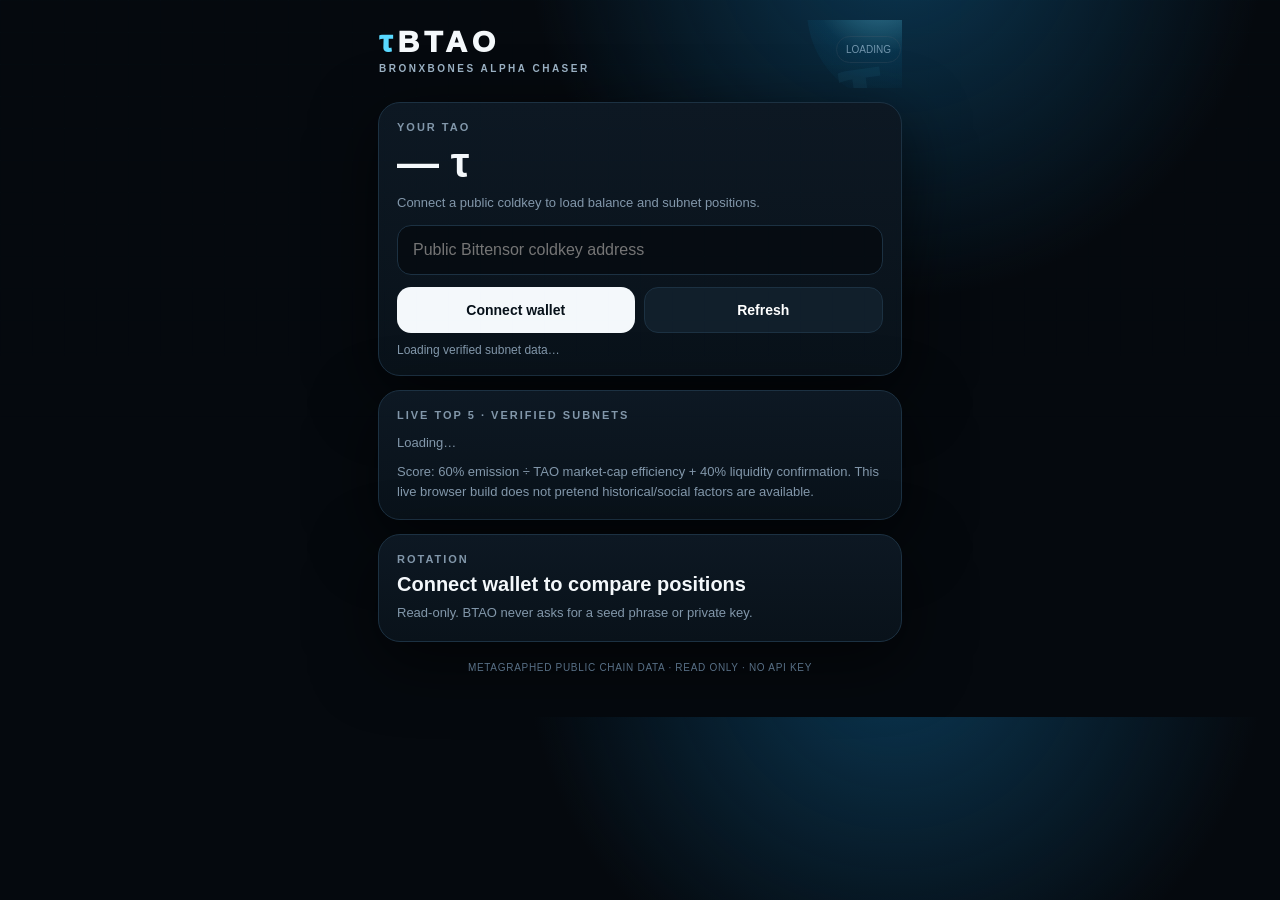
==== commit 7e3ee05a: "Add files via upload" ====
--- a/index.html
+++ b/index.html
@@ -1,26 +1,79 @@
-<!doctype html><html><head><meta charset='utf-8'><meta name='viewport' content='width=device-width,initial-scale=1,viewport-fit=cover'><meta name='theme-color' content='#070b10'><title>BTAO · BronxBones Alpha Chaser</title><style>
-:root{--bg:#070b10;--card:#0d141d;--line:#1b2a39;--text:#f4f8fb;--muted:#8193a7;--cyan:#5dd8ff;--green:#63f5b0;--amber:#ffd36a}*{box-sizing:border-box}body{margin:0;background:radial-gradient(circle at 85% -5%,#12344b 0,transparent 35%),var(--bg);color:var(--text);font-family:-apple-system,BlinkMacSystemFont,'Segoe UI',sans-serif}main{max-width:560px;margin:auto;padding:calc(env(safe-area-inset-top) + 22px) 18px 40px}.top{display:flex;align-items:center;justify-content:space-between}.brand{font-size:29px;font-weight:900;letter-spacing:5px}.tau{color:var(--cyan)}.pill{font-size:11px;border:1px solid var(--line);padding:7px 10px;border-radius:999px;color:var(--muted)}.pill.ok{color:var(--green);border-color:#21513d}.card{background:linear-gradient(180deg,#0e1721,#0a1119);border:1px solid var(--line);border-radius:22px;padding:18px;margin-top:14px;box-shadow:0 18px 60px #0008}.eyebrow{font-size:11px;letter-spacing:2px;color:var(--muted);font-weight:700}.big{font-size:42px;font-weight:800;margin:6px 0}.muted{color:var(--muted);font-size:13px;line-height:1.45}.row{display:flex;align-items:center;gap:12px;padding:13px 0;border-bottom:1px solid #152230}.row:last-child{border-bottom:0}.rank{width:28px;color:var(--muted);font-weight:800}.grow{flex:1}.name{font-weight:800}.meta{font-size:12px;color:var(--muted);margin-top:3px}.score{font-weight:900;font-size:18px}.green{color:var(--green)}button{border:0;border-radius:14px;padding:14px 16px;font-weight:800;font-size:15px;background:var(--text);color:#061019}button.secondary{background:#111d28;color:var(--text);border:1px solid var(--line)}input{width:100%;padding:15px;border-radius:14px;border:1px solid var(--line);background:#070d13;color:white;font-size:16px;margin:12px 0}.actions{display:flex;gap:9px}.actions button{flex:1}.status{font-size:12px;color:var(--muted);margin-top:10px}.warn{color:var(--amber)}.rotation{font-size:21px;font-weight:900;margin-top:8px}.tiny{font-size:11px;color:#617488;margin-top:18px;text-align:center}details summary{cursor:pointer;color:var(--cyan);font-size:12px;margin-top:8px}code{font-size:11px;color:#a8bbcc;word-break:break-all}.hero{position:relative;overflow:hidden;padding:4px 0 8px}.subtitle{font-size:10px;letter-spacing:2.4px;font-weight:800;color:#8ea8bc;margin-top:4px}.orb{position:absolute;width:190px;height:190px;border-radius:50%;right:-95px;top:-100px;background:radial-gradient(circle at 35% 35%,#7ce5ff66,#1d89b922 38%,transparent 70%);pointer-events:none}.gridfx{position:fixed;inset:0;pointer-events:none;opacity:.12;background-image:linear-gradient(#5dd8ff18 1px,transparent 1px),linear-gradient(90deg,#5dd8ff14 1px,transparent 1px);background-size:34px 34px;mask-image:linear-gradient(to bottom,black,transparent 75%)}.tauMark{position:absolute;right:10px;top:18px;font-size:92px;font-weight:900;color:#5dd8ff10;transform:rotate(-8deg);pointer-events:none}.pulse{display:inline-block;width:7px;height:7px;border-radius:50%;background:var(--green);box-shadow:0 0 13px var(--green);margin-right:6px}.errorbox{margin-top:10px;padding:10px 12px;border:1px solid #5a4320;background:#2a210e55;border-radius:12px;color:var(--amber);font-size:12px;line-height:1.4}</style></head><body><div class='gridfx'></div><main>
-<div class='hero'><div class='orb'></div><div class='tauMark'>τ</div><div class='top'><div><div class='brand'><span class='tau'>τ</span>BTAO</div><div class='subtitle'>BRONXBONES ALPHA CHASER</div></div><div id='net' class='pill'>CONNECTING</div></div></div>
-<div class='card'><div class='eyebrow'>TAO IS THE NUMERAIRE</div><div id='balance' class='big'>— τ</div><div id='walletLabel' class='muted'>Read-only wallet. No seed phrase. No private key.</div><input id='addr' placeholder='Public Bittensor coldkey address'><div class='actions'><button id='connect'>Connect wallet</button><button class='secondary' id='refresh'>Refresh</button></div><div id='status' class='status'>Connecting directly to Bittensor Finney…</div></div>
-<div class='card'><div class='eyebrow'>LIVE TOP 5 · TAO-FIRST</div><div id='top5'><div class='muted' style='padding-top:12px'>Waiting for live chain data…</div></div><details><summary>How BTAO scores this build</summary><div class='muted' style='margin-top:8px'>This browser-only build ranks live subnet pool data using a chain-available proxy for the full model. Emission efficiency remains dominant; liquidity and pool balance provide confirmation. Historical TAO momentum, smart-money flows, news and social confirmation require indexed history and are intentionally not fabricated here.</div></details></div>
-<div class='card'><div class='eyebrow'>ROTATION</div><div id='rotation' class='rotation'>Connect wallet to compare positions</div><div id='rotNote' class='muted' style='margin-top:7px'>BTAO will never sign or move funds in this build.</div></div>
-<div class='tiny'>FINNEY + PUBLIC REGISTRY · READ ONLY · FREE PAGES BUILD</div>
+<!doctype html>
+<html><head><meta charset="utf-8"><meta name="viewport" content="width=device-width,initial-scale=1,viewport-fit=cover">
+<meta name="theme-color" content="#05090e"><title>BTAO</title>
+<style>
+:root{--bg:#05090e;--card:#0b141e;--line:#1c3142;--text:#f4f8fb;--muted:#8297aa;--cyan:#59d9ff;--green:#62f4b1;--amber:#ffd36a}
+*{box-sizing:border-box}body{margin:0;background:radial-gradient(circle at 70% -10%,#0b3854 0,transparent 31%),var(--bg);color:var(--text);font-family:-apple-system,BlinkMacSystemFont,"Segoe UI",sans-serif}
+body:before{content:"";position:fixed;inset:0;pointer-events:none;opacity:.11;background-image:linear-gradient(#59d9ff18 1px,transparent 1px),linear-gradient(90deg,#59d9ff12 1px,transparent 1px);background-size:32px 32px;mask-image:linear-gradient(#000,transparent 75%)}
+main{max-width:560px;margin:auto;padding:calc(env(safe-area-inset-top) + 20px) 18px 44px}.hero{position:relative;overflow:hidden;padding:5px 1px 14px}.orb{position:absolute;width:190px;height:190px;right:-95px;top:-105px;border-radius:50%;background:radial-gradient(circle at 38% 38%,#74e4ff70,#0b7cad25 40%,transparent 70%)}
+.tghost{position:absolute;right:18px;top:10px;font-size:100px;font-weight:900;color:#59d9ff0e;transform:rotate(-8deg)}.top{display:flex;align-items:center;justify-content:space-between}.brand{font-size:30px;font-weight:950;letter-spacing:5px}.tau{color:var(--cyan)}.sub{font-size:10px;letter-spacing:2.5px;color:#9ab0c2;font-weight:850;margin-top:4px}.pill{font-size:10px;padding:7px 9px;border:1px solid var(--line);border-radius:999px;color:var(--muted)}.pill.ok{color:var(--green);border-color:#20523d}
+.card{background:linear-gradient(180deg,#0d1823,#09121a);border:1px solid var(--line);border-radius:22px;padding:18px;margin-top:14px;box-shadow:0 20px 65px #0009}.eyebrow{font-size:11px;letter-spacing:2px;color:var(--muted);font-weight:800}.big{font-size:42px;font-weight:900;margin:6px 0}.muted{color:var(--muted);font-size:13px;line-height:1.5}.row{display:flex;align-items:center;gap:12px;padding:14px 0;border-bottom:1px solid #152838}.row:last-child{border-bottom:0}.rank{width:28px;color:var(--muted);font-weight:900}.grow{flex:1;min-width:0}.name{font-weight:900;font-size:18px}.meta{font-size:11px;color:var(--muted);margin-top:4px}.score{font-size:19px;font-weight:950}.green{color:var(--green)}
+input{width:100%;padding:15px;border-radius:14px;border:1px solid var(--line);background:#060c12;color:white;font-size:16px;margin:12px 0}button{border:0;border-radius:14px;padding:14px 15px;font-weight:850;font-size:14px;background:var(--text);color:#061019}.actions{display:flex;gap:9px}.actions button{flex:1}.secondary{background:#111f2b;color:white;border:1px solid var(--line)}
+.status{font-size:12px;color:var(--muted);margin-top:10px}.rotation{font-size:20px;font-weight:900;margin-top:8px}.hold{color:var(--green)}.warn{color:var(--amber)}.err{padding:11px 12px;border:1px solid #614b25;border-radius:12px;background:#2a210d66;color:var(--amber);font-size:12px;line-height:1.45;margin-top:10px}.tiny{text-align:center;font-size:10px;color:#587086;margin-top:20px;letter-spacing:.7px}.position{display:flex;justify-content:space-between;gap:12px;padding:10px 0;border-bottom:1px solid #152838}.position:last-child{border:0}.pulse{display:inline-block;width:7px;height:7px;border-radius:50%;background:var(--green);box-shadow:0 0 13px var(--green);margin-right:6px}
+</style></head><body><main>
+<div class="hero"><div class="orb"></div><div class="tghost">τ</div><div class="top"><div><div class="brand"><span class="tau">τ</span>BTAO</div><div class="sub">BRONXBONES ALPHA CHASER</div></div><div id="net" class="pill">LOADING</div></div></div>
+
+<div class="card"><div class="eyebrow">YOUR TAO</div><div id="total" class="big">— τ</div><div id="breakdown" class="muted">Connect a public coldkey to load balance and subnet positions.</div>
+<input id="addr" autocomplete="off" autocapitalize="off" placeholder="Public Bittensor coldkey address">
+<div class="actions"><button id="connect">Connect wallet</button><button id="refresh" class="secondary">Refresh</button></div><div id="status" class="status">Loading verified subnet data…</div></div>
+
+<div class="card"><div class="eyebrow">LIVE TOP 5 · VERIFIED SUBNETS</div><div id="top5"><div class="muted" style="padding-top:12px">Loading…</div></div>
+<div class="muted" style="margin-top:10px">Score: 60% emission ÷ TAO market-cap efficiency + 40% liquidity confirmation. This live browser build does not pretend historical/social factors are available.</div></div>
+
+<div class="card"><div class="eyebrow">ROTATION</div><div id="rotation" class="rotation">Connect wallet to compare positions</div><div id="rotNote" class="muted" style="margin-top:7px">Read-only. BTAO never asks for a seed phrase or private key.</div></div>
+
+<div id="portfolioCard" class="card" style="display:none"><div class="eyebrow">SUBNET POSITIONS · TAO VALUE</div><div id="positions"></div></div>
+<div class="tiny">METAGRAPHED PUBLIC CHAIN DATA · READ ONLY · NO API KEY</div>
 </main><script>
-const RPC='wss://entrypoint-finney.opentensor.ai:443',REG='https://api.metagraph.sh/api/v1/subnets',KEY='btao_wallet';const $=s=>document.querySelector(s);let ws,id=1,pending=new Map(),liveSubnets=[],names={};
-function rpc(method,params=[]){return new Promise((res,rej)=>{if(!ws||ws.readyState!==1)return rej(Error('RPC offline'));let n=id++;pending.set(n,{res,rej});ws.send(JSON.stringify({jsonrpc:'2.0',id:n,method,params}));setTimeout(()=>{if(pending.has(n)){pending.delete(n);rej(Error('RPC timeout'))}},12000)})}
-function connectRPC(){return new Promise((resolve,reject)=>{try{ws=new WebSocket(RPC);ws.onopen=()=>{net.textContent='FINNEY LIVE';net.className='pill ok';status.textContent='Direct chain connection active.';resolve()};ws.onmessage=e=>{let m=JSON.parse(e.data);if(m.id&&pending.has(m.id)){let p=pending.get(m.id);pending.delete(m.id);m.error?p.rej(Error(m.error.message)):p.res(m.result)}};ws.onerror=()=>reject(Error('WebSocket connection failed'));ws.onclose=()=>{net.textContent='OFFLINE';net.className='pill';status.innerHTML='<span class="warn">Finney RPC disconnected. Tap Refresh to retry.</span>'}}catch(e){reject(e)}})}
-function hexToBytes(h){h=h.replace(/^0x/,'');let a=new Uint8Array(h.length/2);for(let i=0;i<a.length;i++)a[i]=parseInt(h.substr(i*2,2),16);return a}
-function compact(b,o){let x=b[o];if((x&3)===0)return [x>>2,o+1];if((x&3)===1)return [((x>>2)|(b[o+1]<<6)),o+2];if((x&3)===2)return [((x>>2)|(b[o+1]<<6)|(b[o+2]<<14)|(b[o+3]<<22))>>>0,o+4];let n=(x>>2)+4,v=0;for(let i=0;i<n&&i<6;i++)v+=b[o+1+i]*2**(8*i);return[v,o+1+n]}
-function u16(b,o){return b[o]+b[o+1]*256}function u64(b,o){let v=0;for(let i=0;i<8;i++)v+=b[o+i]*2**(8*i);return v}
-async function runtime(name,method,data='0x'){let r=await rpc('state_call',[`${name}_${method}`,data]);return hexToBytes(r)}
-function parseSubnetVec(b){let [n,o]=compact(b,0),arr=[];for(let k=0;k<n&&o<b.length;k++){try{let netuid=u16(b,o);o+=2;/* heuristic parser: locate several u64 pool fields in current encoded struct */let vals=[];for(let j=0;j<18&&o+8<=b.length;j++,o+=8)vals.push(u64(b,o));let tao=vals.filter(v=>v>1e8&&v<1e18)[0]||0,alpha=vals.filter(v=>v>1e8&&v<1e18)[1]||0,em=vals.filter(v=>v>1e5&&v<1e16)[2]||0;if(netuid>0&&netuid<1000)arr.push({netuid,tao,alpha,em})}catch(e){break}}return arr}
-async function loadSubnets(){let candidates=[['SubnetInfoRuntimeApi','get_all_dynamic_info'],['SubnetInfoRuntimeApi','get_all_subnet_info'],['SubnetInfoRuntimeApi','get_all_subnets_info']];for(let c of candidates){try{let b=await runtime(c[0],c[1]);let a=parseSubnetVec(b);if(a.length>5)return a}catch(e){}}throw Error('Runtime subnet decoder needs update')}
-async function loadRegistry(){try{const r=await fetch(REG,{cache:'no-store'});if(!r.ok)throw Error('registry '+r.status);const j=await r.json(),d=j.data||j,list=Array.isArray(d)?d:(d.subnets||d.items||d.results||[]);for(const x of list){const n=Number(x.netuid??x.uid??x.id),nm=x.name||x.subnet_name||x.identity?.name;if(Number.isFinite(n)&&nm)names[n]=nm}return list}catch(e){return []}}
-function subnetName(n){return names[n]||`Subnet ${n}`}
-function drawRegistryFallback(list){const rows=list.map(x=>{const n=Number(x.netuid??x.uid??x.id),e=x.economics||x;return{netuid:n,name:x.name||x.subnet_name||names[n]||`Subnet ${n}`,em:Number(e.emission_share??e.emission??0),cap:Number(e.market_cap_tao??e.market_cap??e.tao_in??0),liq:Number(e.liquidity_tao??e.liquidity??e.tao_in??0)}}).filter(x=>x.netuid>0&&(x.em>0||x.cap>0||x.liq>0));if(rows.length<5)return false;const ml=Math.max(...rows.map(x=>x.liq||1));rows.forEach(x=>{x.raw=x.em/Math.max(x.cap,1e-9);x.liqN=(x.liq||0)/ml});const mr=Math.max(...rows.map(x=>x.raw||0),1e-9);rows.forEach(x=>x.score=Math.round(100*(.6*x.raw/mr+.4*x.liqN)*10)/10);drawTop(rows.sort((a,b)=>b.score-a.score).slice(0,5),'public economics');return true}
-function rank(a){let good=a.filter(x=>x.tao>0);let maxT=Math.max(...good.map(x=>x.tao)),maxE=Math.max(...good.map(x=>x.em||1));good.forEach(x=>{let cap=Math.sqrt(Math.max(1,x.tao)*Math.max(1,x.alpha||x.tao));let eff=(x.em||1)/Math.max(cap,1);x.raw=eff;x.liq=x.tao/maxT});let maxR=Math.max(...good.map(x=>x.raw));good.forEach(x=>x.score=Math.round(100*(.6*x.raw/maxR+.4*x.liq)*10)/10);return good.sort((a,b)=>b.score-a.score).slice(0,5)}
-function drawTop(top,source='Finney chain'){top5.innerHTML=top.map((x,i)=>`<div class=row><div class=rank>0${i+1}</div><div class=grow><div class=name>${x.name||subnetName(x.netuid)}</div><div class=meta>SN${x.netuid} · ${source} · emission-efficiency proxy</div></div><div class='score ${i<2?'green':''}'>${Number(x.score).toFixed(1)}</div></div>`).join('')}
-async function queryBalance(addr){/* System.Account storage key requires hashing; browser-only no-dependency build currently validates chain and ranking, wallet balance uses public RPC only when substrate hashing lib is available. */return null}
-async function refresh(){try{refresh.disabled=true;status.textContent='Loading subnet names and Finney chain…';const registry=await loadRegistry();if(!ws||ws.readyState!==1)await connectRPC();const head=await rpc('chain_getHeader',[]),block=parseInt(head.number,16);status.innerHTML=`<span class="pulse"></span>Finney block ${block.toLocaleString()} · ${new Date().toLocaleTimeString()}`;let ranked=false;try{liveSubnets=await loadSubnets();drawTop(rank(liveSubnets),'Finney chain');ranked=true}catch(e){ranked=drawRegistryFallback(registry);if(!ranked)top5.innerHTML=`<div class='errorbox'>Finney is connected, but this runtime cannot be decoded safely by the single-file browser build yet. No fake ranking is shown.</div>`}const a=localStorage.getItem(KEY);if(a){walletLabel.textContent=`${a.slice(0,8)}…${a.slice(-7)} · public coldkey saved on this phone`;balance.textContent='— τ';rotation.textContent='Wallet connected read-only';rotNote.textContent='Address saved. Direct coldkey balance/stake decoding is not yet reliable in this zero-dependency Pages build.'}else{rotation.textContent='Connect wallet to compare positions';rotNote.textContent='BTAO will never sign or move funds in this build.'}}catch(e){net.textContent='DATA ERROR';net.className='pill';status.innerHTML=`<div class="errorbox">${e.message}. Tap Refresh to retry.</div>`}finally{refresh.disabled=false}}
-connect.onclick=()=>{let a=addr.value.trim();if(a.length<40)return alert('Enter your public Bittensor coldkey address.');localStorage.setItem(KEY,a);walletLabel.textContent=`${a.slice(0,8)}…${a.slice(-7)} · public coldkey saved`;rotation.textContent='Wallet connected read-only';refresh()};refresh.onclick=refresh;let saved=localStorage.getItem(KEY);if(saved)addr.value=saved;refresh();
-</script></body></html>
+const API='https://api.metagraph.sh/api/v1', KEY='btao_wallet', $=s=>document.querySelector(s);
+let econ=[], names={}, top=[];
+const num=(...v)=>{for(const x of v){const n=Number(x);if(Number.isFinite(n))return n}return 0};
+async function get(url){const r=await fetch(url,{cache:'no-store',headers:{accept:'application/json'}});if(!r.ok){let t='';try{t=await r.text()}catch{}throw Error(`${r.status} ${t.slice(0,80)}`)}return r.json()}
+function rows(j){const d=j?.data??j;if(Array.isArray(d))return d;for(const k of ['economics','subnets','items','results','rows'])if(Array.isArray(d?.[k]))return d[k];return[]}
+async function loadNames(){
+  try{const j=await get('https://api.metagraph.sh/metagraph/subnets.json');const a=Array.isArray(j)?j:(j.data||j.subnets||[]);for(const x of a){const n=num(x.netuid,x.uid,x.id);const nm=x.name||x.subnet_name||x.title;if(n>=0&&nm)names[n]=nm}}catch(e){}
+  if(Object.keys(names).length<20){try{const q=await get(`${API}/graphql`);void q}catch(e){}}
+}
+async function loadEconomics(){
+ const j=await get(`${API}/economics?sort=emission_share&order=desc&limit=1000`);
+ const a=rows(j).map(x=>({netuid:num(x.netuid),name:x.name||x.subnet_name||names[num(x.netuid)]||'',em:num(x.emission_share,x.emission),cap:num(x.alpha_market_cap_tao,x.alpha_fdv_tao),liq:num(x.tao_in_pool_tao,x.tao_in_pool,x.liquidity_tao),price:num(x.alpha_price_tao)}))
+ .filter(x=>x.netuid>0&&x.netuid<1000&&x.name&&x.em>0&&x.cap>0);
+ if(a.length<5)throw Error('Verified economics feed returned too few named subnets');
+ return a;
+}
+function rank(a){
+ const ml=Math.max(...a.map(x=>x.liq),1), eff=a.map(x=>x.em/x.cap), me=Math.max(...eff,1e-12);
+ a.forEach((x,i)=>{x.eff=eff[i];x.score=Math.round(100*(.6*(x.eff/me)+.4*(x.liq/ml))*10)/10});
+ return [...a].sort((a,b)=>b.score-a.score).slice(0,5)
+}
+function drawTop(){
+ top5.innerHTML=top.map((x,i)=>`<div class="row"><div class="rank">0${i+1}</div><div class="grow"><div class="name">${x.name}</div><div class="meta">SN${x.netuid} · emission ${(x.em*100).toFixed(2)}% · ${x.liq.toFixed(1)} τ pool</div></div><div class="score ${i<2?'green':''}">${x.score.toFixed(1)}</div></div>`).join('')
+}
+function balanceFields(j){const d=j?.data??j;return {free:num(d.free_tao,d.free,d.balance_tao,d.balance?.free_tao),reserved:num(d.reserved_tao,d.reserved,d.balance?.reserved_tao)}}
+function positionRows(j){const d=j?.data??j;return Array.isArray(d?.positions)?d.positions:(Array.isArray(d)?d:[])}
+async function loadWallet(a){
+ const [bj,pj]=await Promise.all([get(`${API}/accounts/${encodeURIComponent(a)}/balance`),get(`${API}/accounts/${encodeURIComponent(a)}/positions`)]);
+ const b=balanceFields(bj), ps=positionRows(pj);
+ const byNet=new Map(econ.map(x=>[x.netuid,x]));
+ const agg=new Map();
+ for(const p of ps){const n=num(p.netuid);let tao=num(p.stake_tao,p.value_tao,p.tao_value);if(!tao){const alpha=num(p.stake_alpha,p.alpha);const e=byNet.get(n);if(alpha&&e?.price)tao=alpha*e.price}if(tao>0)agg.set(n,(agg.get(n)||0)+tao)}
+ const holdings=[...agg].map(([netuid,tao])=>({netuid,tao,name:byNet.get(netuid)?.name||names[netuid]||`SN${netuid}`})).sort((a,b)=>b.tao-a.tao);
+ const staked=holdings.reduce((s,x)=>s+x.tao,0), totalTao=b.free+staked;
+ total.textContent=`${totalTao.toFixed(3)} τ`;breakdown.textContent=`${b.free.toFixed(3)} τ free · ${staked.toFixed(3)} τ deployed`;
+ portfolioCard.style.display='block';positions.innerHTML=holdings.length?holdings.map(x=>`<div class="position"><div><b>${x.name}</b><div class="meta">SN${x.netuid}</div></div><b>${x.tao.toFixed(3)} τ</b></div>`).join(''):`<div class="muted" style="padding-top:10px">No non-root delegated subnet positions returned for this coldkey.</div>`;
+ const held=new Set(holdings.filter(x=>x.tao>.00001).map(x=>x.netuid)), wanted=new Set(top.map(x=>x.netuid));
+ const out=[...held].filter(n=>!wanted.has(n)), incoming=top.filter(x=>!held.has(x.netuid));
+ if(held.size===5&&!out.length){rotation.innerHTML='<span class="hold">HOLD · your 5 match the current Top 5</span>';rotNote.textContent='No rotation signal.'}
+ else if(out.length&&incoming.length){const o=holdings.find(x=>x.netuid===out[0]);rotation.textContent=`ROTATE ${o?.name||'SN'+out[0]} → ${incoming[0].name}`;rotNote.textContent='Model comparison only — you make the trading decision.'}
+ else{rotation.textContent=`${held.size} subnet position${held.size===1?'':'s'} detected`;rotNote.textContent='BTAO compares your detected positions with the verified Top 5.'}
+}
+async function refreshAll(){
+ refresh.disabled=true;status.textContent='Refreshing verified public chain data…';net.textContent='LOADING';net.className='pill';
+ try{await loadNames();econ=await loadEconomics();top=rank(econ);drawTop();net.textContent='LIVE';net.className='pill ok';status.innerHTML=`<span class="pulse"></span>Verified economics · ${new Date().toLocaleTimeString()}`;
+ const a=localStorage.getItem(KEY);if(a){addr.value=a;await loadWallet(a)}
+ }catch(e){net.textContent='ERROR';net.className='pill';status.innerHTML=`<div class="err">${e.message}. No unverified subnet ranking is shown.</div>`;top5.innerHTML='<div class="err">Data unavailable. BTAO will not substitute heuristic subnet IDs.</div>'}
+ finally{refresh.disabled=false}
+}
+connect.onclick=async()=>{const a=addr.value.trim();if(a.length<40)return alert('Enter your public Bittensor coldkey address.');localStorage.setItem(KEY,a);await refreshAll()};
+refresh.onclick=refreshAll;const saved=localStorage.getItem(KEY);if(saved)addr.value=saved;refreshAll();
+</script></body></html>
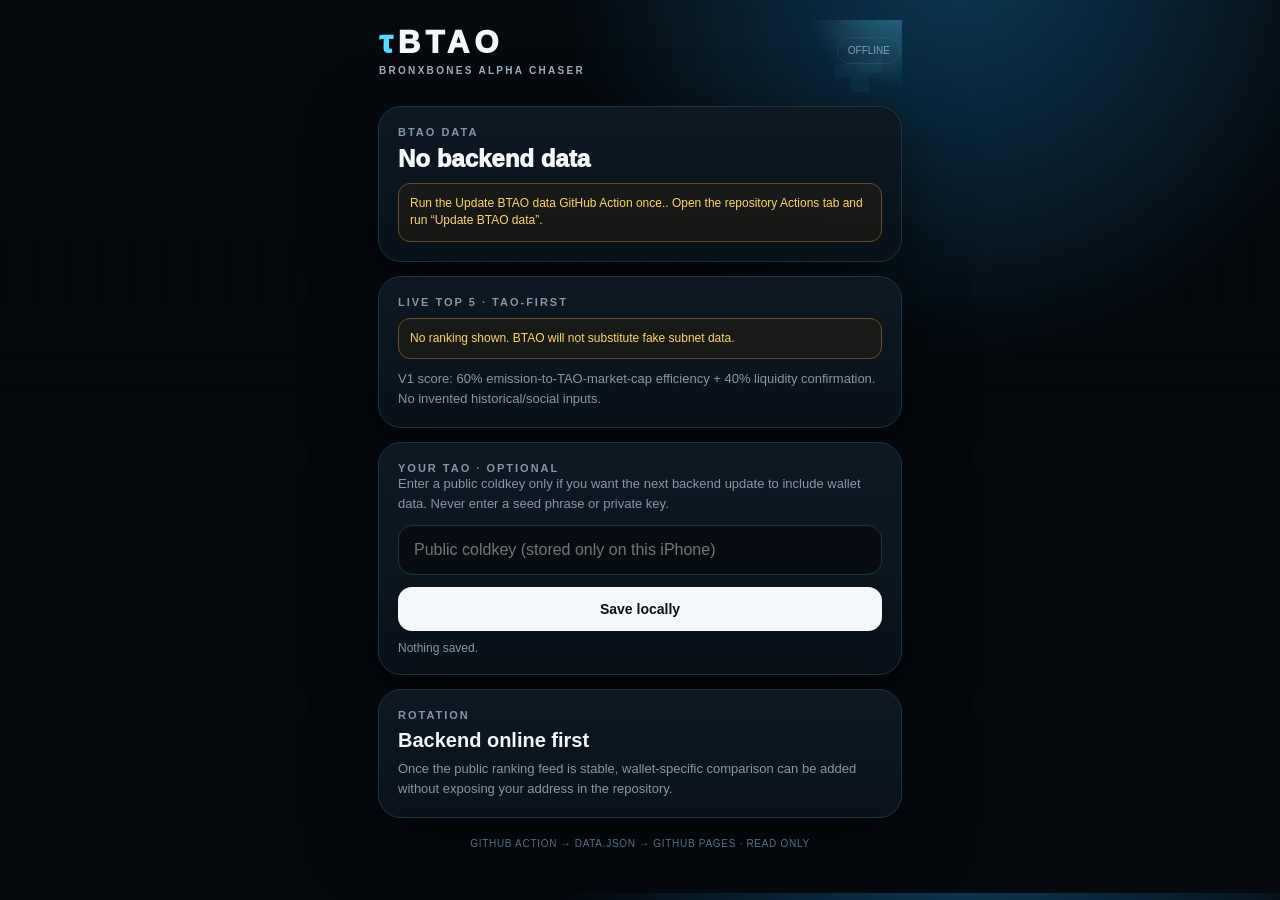
==== commit 0daea863: "Add files via upload" ====
--- a/index.html
+++ b/index.html
@@ -1,79 +1,40 @@
 <!doctype html>
-<html><head><meta charset="utf-8"><meta name="viewport" content="width=device-width,initial-scale=1,viewport-fit=cover">
-<meta name="theme-color" content="#05090e"><title>BTAO</title>
+<html><head><meta charset="utf-8"><meta name="viewport" content="width=device-width,initial-scale=1,viewport-fit=cover"><meta name="theme-color" content="#05090e"><title>BTAO</title>
 <style>
-:root{--bg:#05090e;--card:#0b141e;--line:#1c3142;--text:#f4f8fb;--muted:#8297aa;--cyan:#59d9ff;--green:#62f4b1;--amber:#ffd36a}
-*{box-sizing:border-box}body{margin:0;background:radial-gradient(circle at 70% -10%,#0b3854 0,transparent 31%),var(--bg);color:var(--text);font-family:-apple-system,BlinkMacSystemFont,"Segoe UI",sans-serif}
-body:before{content:"";position:fixed;inset:0;pointer-events:none;opacity:.11;background-image:linear-gradient(#59d9ff18 1px,transparent 1px),linear-gradient(90deg,#59d9ff12 1px,transparent 1px);background-size:32px 32px;mask-image:linear-gradient(#000,transparent 75%)}
-main{max-width:560px;margin:auto;padding:calc(env(safe-area-inset-top) + 20px) 18px 44px}.hero{position:relative;overflow:hidden;padding:5px 1px 14px}.orb{position:absolute;width:190px;height:190px;right:-95px;top:-105px;border-radius:50%;background:radial-gradient(circle at 38% 38%,#74e4ff70,#0b7cad25 40%,transparent 70%)}
-.tghost{position:absolute;right:18px;top:10px;font-size:100px;font-weight:900;color:#59d9ff0e;transform:rotate(-8deg)}.top{display:flex;align-items:center;justify-content:space-between}.brand{font-size:30px;font-weight:950;letter-spacing:5px}.tau{color:var(--cyan)}.sub{font-size:10px;letter-spacing:2.5px;color:#9ab0c2;font-weight:850;margin-top:4px}.pill{font-size:10px;padding:7px 9px;border:1px solid var(--line);border-radius:999px;color:var(--muted)}.pill.ok{color:var(--green);border-color:#20523d}
-.card{background:linear-gradient(180deg,#0d1823,#09121a);border:1px solid var(--line);border-radius:22px;padding:18px;margin-top:14px;box-shadow:0 20px 65px #0009}.eyebrow{font-size:11px;letter-spacing:2px;color:var(--muted);font-weight:800}.big{font-size:42px;font-weight:900;margin:6px 0}.muted{color:var(--muted);font-size:13px;line-height:1.5}.row{display:flex;align-items:center;gap:12px;padding:14px 0;border-bottom:1px solid #152838}.row:last-child{border-bottom:0}.rank{width:28px;color:var(--muted);font-weight:900}.grow{flex:1;min-width:0}.name{font-weight:900;font-size:18px}.meta{font-size:11px;color:var(--muted);margin-top:4px}.score{font-size:19px;font-weight:950}.green{color:var(--green)}
-input{width:100%;padding:15px;border-radius:14px;border:1px solid var(--line);background:#060c12;color:white;font-size:16px;margin:12px 0}button{border:0;border-radius:14px;padding:14px 15px;font-weight:850;font-size:14px;background:var(--text);color:#061019}.actions{display:flex;gap:9px}.actions button{flex:1}.secondary{background:#111f2b;color:white;border:1px solid var(--line)}
-.status{font-size:12px;color:var(--muted);margin-top:10px}.rotation{font-size:20px;font-weight:900;margin-top:8px}.hold{color:var(--green)}.warn{color:var(--amber)}.err{padding:11px 12px;border:1px solid #614b25;border-radius:12px;background:#2a210d66;color:var(--amber);font-size:12px;line-height:1.45;margin-top:10px}.tiny{text-align:center;font-size:10px;color:#587086;margin-top:20px;letter-spacing:.7px}.position{display:flex;justify-content:space-between;gap:12px;padding:10px 0;border-bottom:1px solid #152838}.position:last-child{border:0}.pulse{display:inline-block;width:7px;height:7px;border-radius:50%;background:var(--green);box-shadow:0 0 13px var(--green);margin-right:6px}
+:root{--bg:#05090e;--card:#0b151f;--line:#1d3446;--text:#f4f8fb;--muted:#8298ab;--cyan:#55d9ff;--green:#60f3b0;--amber:#ffd36a}
+*{box-sizing:border-box}body{margin:0;background:radial-gradient(circle at 75% -5%,#0b3955 0,transparent 30%),var(--bg);color:var(--text);font-family:-apple-system,BlinkMacSystemFont,"Segoe UI",sans-serif}
+body:before{content:"";position:fixed;inset:0;pointer-events:none;opacity:.1;background-image:linear-gradient(#55d9ff18 1px,transparent 1px),linear-gradient(90deg,#55d9ff12 1px,transparent 1px);background-size:32px 32px;mask-image:linear-gradient(#000,transparent 72%)}
+main{max-width:560px;margin:auto;padding:calc(env(safe-area-inset-top) + 20px) 18px 44px}.hero{position:relative;padding:5px 1px 16px;overflow:hidden}.orb{position:absolute;width:180px;height:180px;right:-80px;top:-105px;border-radius:50%;background:radial-gradient(circle,#65ddff55,transparent 67%)}.ghost{position:absolute;right:20px;top:5px;font-size:105px;font-weight:950;color:#55d9ff0d;transform:rotate(-8deg)}
+.top{display:flex;justify-content:space-between;align-items:center}.brand{font-size:31px;font-weight:950;letter-spacing:5px}.tau{color:var(--cyan)}.sub{font-size:10px;letter-spacing:2.3px;color:#9aafc1;font-weight:850;margin-top:4px}.pill{font-size:10px;padding:7px 10px;border:1px solid var(--line);border-radius:999px;color:var(--muted)}.ok{color:var(--green)}
+.card{background:linear-gradient(180deg,#0d1823,#09121a);border:1px solid var(--line);border-radius:23px;padding:19px;margin-top:14px;box-shadow:0 20px 65px #0008}.eye{font-size:11px;letter-spacing:2px;color:var(--muted);font-weight:850}.big{font-size:42px;font-weight:950;margin:7px 0}.muted{color:var(--muted);font-size:13px;line-height:1.5}.row{display:flex;gap:12px;align-items:center;padding:14px 0;border-bottom:1px solid #162938}.row:last-child{border:0}.rank{width:29px;color:var(--muted);font-weight:900}.grow{flex:1}.name{font-size:18px;font-weight:900}.meta{font-size:11px;color:var(--muted);margin-top:4px}.score{font-size:20px;font-weight:950}.green{color:var(--green)}
+input{width:100%;padding:15px;border-radius:14px;border:1px solid var(--line);background:#060c12;color:#fff;font-size:16px;margin:12px 0}button{width:100%;border:0;border-radius:14px;padding:14px;font-weight:850;font-size:14px;background:#f4f8fb;color:#061019}.status{font-size:12px;color:var(--muted);margin-top:10px}.err{margin-top:10px;padding:11px;border:1px solid #654d25;border-radius:12px;color:var(--amber);background:#2b210d66;font-size:12px;line-height:1.45}.rotation{font-size:20px;font-weight:900;margin-top:8px}.tiny{text-align:center;font-size:10px;color:#587086;margin-top:20px;letter-spacing:.7px}.pulse{display:inline-block;width:7px;height:7px;border-radius:50%;background:var(--green);box-shadow:0 0 12px var(--green);margin-right:6px}
 </style></head><body><main>
-<div class="hero"><div class="orb"></div><div class="tghost">τ</div><div class="top"><div><div class="brand"><span class="tau">τ</span>BTAO</div><div class="sub">BRONXBONES ALPHA CHASER</div></div><div id="net" class="pill">LOADING</div></div></div>
-
-<div class="card"><div class="eyebrow">YOUR TAO</div><div id="total" class="big">— τ</div><div id="breakdown" class="muted">Connect a public coldkey to load balance and subnet positions.</div>
-<input id="addr" autocomplete="off" autocapitalize="off" placeholder="Public Bittensor coldkey address">
-<div class="actions"><button id="connect">Connect wallet</button><button id="refresh" class="secondary">Refresh</button></div><div id="status" class="status">Loading verified subnet data…</div></div>
-
-<div class="card"><div class="eyebrow">LIVE TOP 5 · VERIFIED SUBNETS</div><div id="top5"><div class="muted" style="padding-top:12px">Loading…</div></div>
-<div class="muted" style="margin-top:10px">Score: 60% emission ÷ TAO market-cap efficiency + 40% liquidity confirmation. This live browser build does not pretend historical/social factors are available.</div></div>
-
-<div class="card"><div class="eyebrow">ROTATION</div><div id="rotation" class="rotation">Connect wallet to compare positions</div><div id="rotNote" class="muted" style="margin-top:7px">Read-only. BTAO never asks for a seed phrase or private key.</div></div>
-
-<div id="portfolioCard" class="card" style="display:none"><div class="eyebrow">SUBNET POSITIONS · TAO VALUE</div><div id="positions"></div></div>
-<div class="tiny">METAGRAPHED PUBLIC CHAIN DATA · READ ONLY · NO API KEY</div>
-</main><script>
-const API='https://api.metagraph.sh/api/v1', KEY='btao_wallet', $=s=>document.querySelector(s);
-let econ=[], names={}, top=[];
-const num=(...v)=>{for(const x of v){const n=Number(x);if(Number.isFinite(n))return n}return 0};
-async function get(url){const r=await fetch(url,{cache:'no-store',headers:{accept:'application/json'}});if(!r.ok){let t='';try{t=await r.text()}catch{}throw Error(`${r.status} ${t.slice(0,80)}`)}return r.json()}
-function rows(j){const d=j?.data??j;if(Array.isArray(d))return d;for(const k of ['economics','subnets','items','results','rows'])if(Array.isArray(d?.[k]))return d[k];return[]}
-async function loadNames(){
-  try{const j=await get('https://api.metagraph.sh/metagraph/subnets.json');const a=Array.isArray(j)?j:(j.data||j.subnets||[]);for(const x of a){const n=num(x.netuid,x.uid,x.id);const nm=x.name||x.subnet_name||x.title;if(n>=0&&nm)names[n]=nm}}catch(e){}
-  if(Object.keys(names).length<20){try{const q=await get(`${API}/graphql`);void q}catch(e){}}
+<div class="hero"><div class="orb"></div><div class="ghost">τ</div><div class="top"><div><div class="brand"><span class="tau">τ</span>BTAO</div><div class="sub">BRONXBONES ALPHA CHASER</div></div><div id="live" class="pill">SYNC</div></div></div>
+<div class="card"><div class="eye">BTAO DATA</div><div id="stamp" class="big" style="font-size:24px">Loading…</div><div id="sync" class="muted">Reading same-origin data.json from GitHub Pages.</div></div>
+<div class="card"><div class="eye">LIVE TOP 5 · TAO-FIRST</div><div id="top5"><div class="muted" style="padding-top:12px">Loading ranking…</div></div><div class="muted" style="margin-top:10px">V1 score: 60% emission-to-TAO-market-cap efficiency + 40% liquidity confirmation. No invented historical/social inputs.</div></div>
+<div class="card"><div class="eye">YOUR TAO · OPTIONAL</div><div class="muted">Enter a public coldkey only if you want the next backend update to include wallet data. Never enter a seed phrase or private key.</div><input id="addr" placeholder="Public coldkey (stored only on this iPhone)"><button id="save">Save locally</button><div id="walletNote" class="status"></div></div>
+<div class="card"><div class="eye">ROTATION</div><div class="rotation">Backend online first</div><div class="muted" style="margin-top:7px">Once the public ranking feed is stable, wallet-specific comparison can be added without exposing your address in the repository.</div></div>
+<div class="tiny">GITHUB ACTION → DATA.JSON → GITHUB PAGES · READ ONLY</div>
+<script>
+const $=x=>document.querySelector(x), KEY='btao_wallet';
+function esc(x){return String(x??'').replace(/[&<>"']/g,m=>({'&':'&amp;','<':'&lt;','>':'&gt;','"':'&quot;',"'":'&#39;'}[m]))}
+async function load(){
+ try{
+  const r=await fetch('./data.json?v='+Date.now(),{cache:'no-store'});
+  if(!r.ok)throw Error('data.json HTTP '+r.status);
+  const d=await r.json();
+  if(!d.ok)throw Error(d.error||'backend update failed');
+  live.textContent='LIVE';live.classList.add('ok');
+  const dt=new Date(d.generated_at); stamp.textContent=dt.toLocaleString();
+  sync.innerHTML='<span class="pulse"></span>'+esc(d.subnet_count)+' verified subnet economics rows';
+  top5.innerHTML=d.top5.map((x,i)=>`<div class="row"><div class="rank">0${i+1}</div><div class="grow"><div class="name">${esc(x.name)}</div><div class="meta">SN${x.netuid} · emission ${(x.emission_share*100).toFixed(2)}% · ${x.tao_in_pool_tao.toFixed(1)} τ pool</div></div><div class="score ${i<2?'green':''}">${x.score.toFixed(1)}</div></div>`).join('');
+ }catch(e){
+  live.textContent='OFFLINE';stamp.textContent='No backend data';
+  sync.innerHTML='<div class="err">'+esc(e.message)+'. Open the repository Actions tab and run “Update BTAO data”.</div>';
+  top5.innerHTML='<div class="err">No ranking shown. BTAO will not substitute fake subnet data.</div>';
+ }
 }
-async function loadEconomics(){
- const j=await get(`${API}/economics?sort=emission_share&order=desc&limit=1000`);
- const a=rows(j).map(x=>({netuid:num(x.netuid),name:x.name||x.subnet_name||names[num(x.netuid)]||'',em:num(x.emission_share,x.emission),cap:num(x.alpha_market_cap_tao,x.alpha_fdv_tao),liq:num(x.tao_in_pool_tao,x.tao_in_pool,x.liquidity_tao),price:num(x.alpha_price_tao)}))
- .filter(x=>x.netuid>0&&x.netuid<1000&&x.name&&x.em>0&&x.cap>0);
- if(a.length<5)throw Error('Verified economics feed returned too few named subnets');
- return a;
-}
-function rank(a){
- const ml=Math.max(...a.map(x=>x.liq),1), eff=a.map(x=>x.em/x.cap), me=Math.max(...eff,1e-12);
- a.forEach((x,i)=>{x.eff=eff[i];x.score=Math.round(100*(.6*(x.eff/me)+.4*(x.liq/ml))*10)/10});
- return [...a].sort((a,b)=>b.score-a.score).slice(0,5)
-}
-function drawTop(){
- top5.innerHTML=top.map((x,i)=>`<div class="row"><div class="rank">0${i+1}</div><div class="grow"><div class="name">${x.name}</div><div class="meta">SN${x.netuid} · emission ${(x.em*100).toFixed(2)}% · ${x.liq.toFixed(1)} τ pool</div></div><div class="score ${i<2?'green':''}">${x.score.toFixed(1)}</div></div>`).join('')
-}
-function balanceFields(j){const d=j?.data??j;return {free:num(d.free_tao,d.free,d.balance_tao,d.balance?.free_tao),reserved:num(d.reserved_tao,d.reserved,d.balance?.reserved_tao)}}
-function positionRows(j){const d=j?.data??j;return Array.isArray(d?.positions)?d.positions:(Array.isArray(d)?d:[])}
-async function loadWallet(a){
- const [bj,pj]=await Promise.all([get(`${API}/accounts/${encodeURIComponent(a)}/balance`),get(`${API}/accounts/${encodeURIComponent(a)}/positions`)]);
- const b=balanceFields(bj), ps=positionRows(pj);
- const byNet=new Map(econ.map(x=>[x.netuid,x]));
- const agg=new Map();
- for(const p of ps){const n=num(p.netuid);let tao=num(p.stake_tao,p.value_tao,p.tao_value);if(!tao){const alpha=num(p.stake_alpha,p.alpha);const e=byNet.get(n);if(alpha&&e?.price)tao=alpha*e.price}if(tao>0)agg.set(n,(agg.get(n)||0)+tao)}
- const holdings=[...agg].map(([netuid,tao])=>({netuid,tao,name:byNet.get(netuid)?.name||names[netuid]||`SN${netuid}`})).sort((a,b)=>b.tao-a.tao);
- const staked=holdings.reduce((s,x)=>s+x.tao,0), totalTao=b.free+staked;
- total.textContent=`${totalTao.toFixed(3)} τ`;breakdown.textContent=`${b.free.toFixed(3)} τ free · ${staked.toFixed(3)} τ deployed`;
- portfolioCard.style.display='block';positions.innerHTML=holdings.length?holdings.map(x=>`<div class="position"><div><b>${x.name}</b><div class="meta">SN${x.netuid}</div></div><b>${x.tao.toFixed(3)} τ</b></div>`).join(''):`<div class="muted" style="padding-top:10px">No non-root delegated subnet positions returned for this coldkey.</div>`;
- const held=new Set(holdings.filter(x=>x.tao>.00001).map(x=>x.netuid)), wanted=new Set(top.map(x=>x.netuid));
- const out=[...held].filter(n=>!wanted.has(n)), incoming=top.filter(x=>!held.has(x.netuid));
- if(held.size===5&&!out.length){rotation.innerHTML='<span class="hold">HOLD · your 5 match the current Top 5</span>';rotNote.textContent='No rotation signal.'}
- else if(out.length&&incoming.length){const o=holdings.find(x=>x.netuid===out[0]);rotation.textContent=`ROTATE ${o?.name||'SN'+out[0]} → ${incoming[0].name}`;rotNote.textContent='Model comparison only — you make the trading decision.'}
- else{rotation.textContent=`${held.size} subnet position${held.size===1?'':'s'} detected`;rotNote.textContent='BTAO compares your detected positions with the verified Top 5.'}
-}
-async function refreshAll(){
- refresh.disabled=true;status.textContent='Refreshing verified public chain data…';net.textContent='LOADING';net.className='pill';
- try{await loadNames();econ=await loadEconomics();top=rank(econ);drawTop();net.textContent='LIVE';net.className='pill ok';status.innerHTML=`<span class="pulse"></span>Verified economics · ${new Date().toLocaleTimeString()}`;
- const a=localStorage.getItem(KEY);if(a){addr.value=a;await loadWallet(a)}
- }catch(e){net.textContent='ERROR';net.className='pill';status.innerHTML=`<div class="err">${e.message}. No unverified subnet ranking is shown.</div>`;top5.innerHTML='<div class="err">Data unavailable. BTAO will not substitute heuristic subnet IDs.</div>'}
- finally{refresh.disabled=false}
-}
-connect.onclick=async()=>{const a=addr.value.trim();if(a.length<40)return alert('Enter your public Bittensor coldkey address.');localStorage.setItem(KEY,a);await refreshAll()};
-refresh.onclick=refreshAll;const saved=localStorage.getItem(KEY);if(saved)addr.value=saved;refreshAll();
-</script></body></html>+addr.value=localStorage.getItem(KEY)||''; walletNote.textContent=addr.value?'Public coldkey saved locally.':'Nothing saved.';
+save.onclick=()=>{const a=addr.value.trim();if(a&&a.length<40)return alert('That does not look like a Bittensor SS58 address.');localStorage.setItem(KEY,a);walletNote.textContent=a?'Public coldkey saved locally.':'Nothing saved.'};
+load();
+</script></main></body></html>
